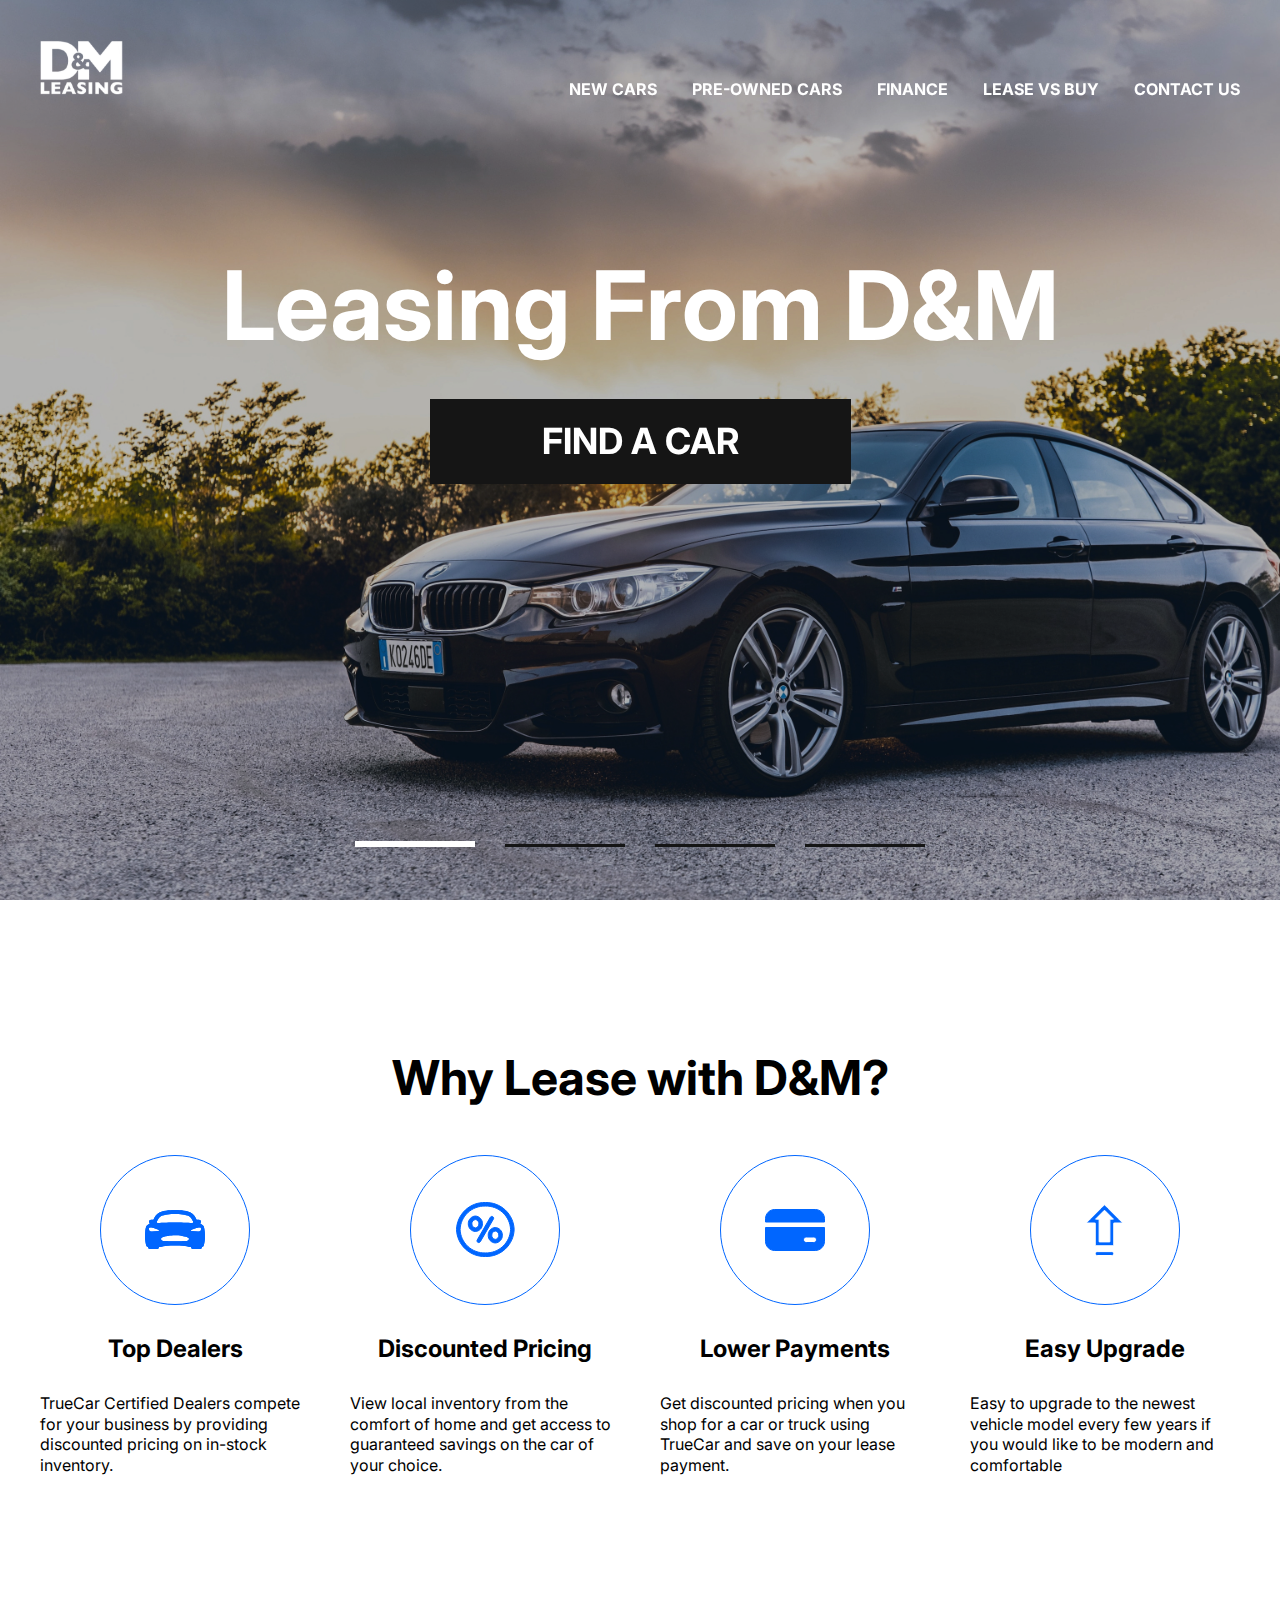
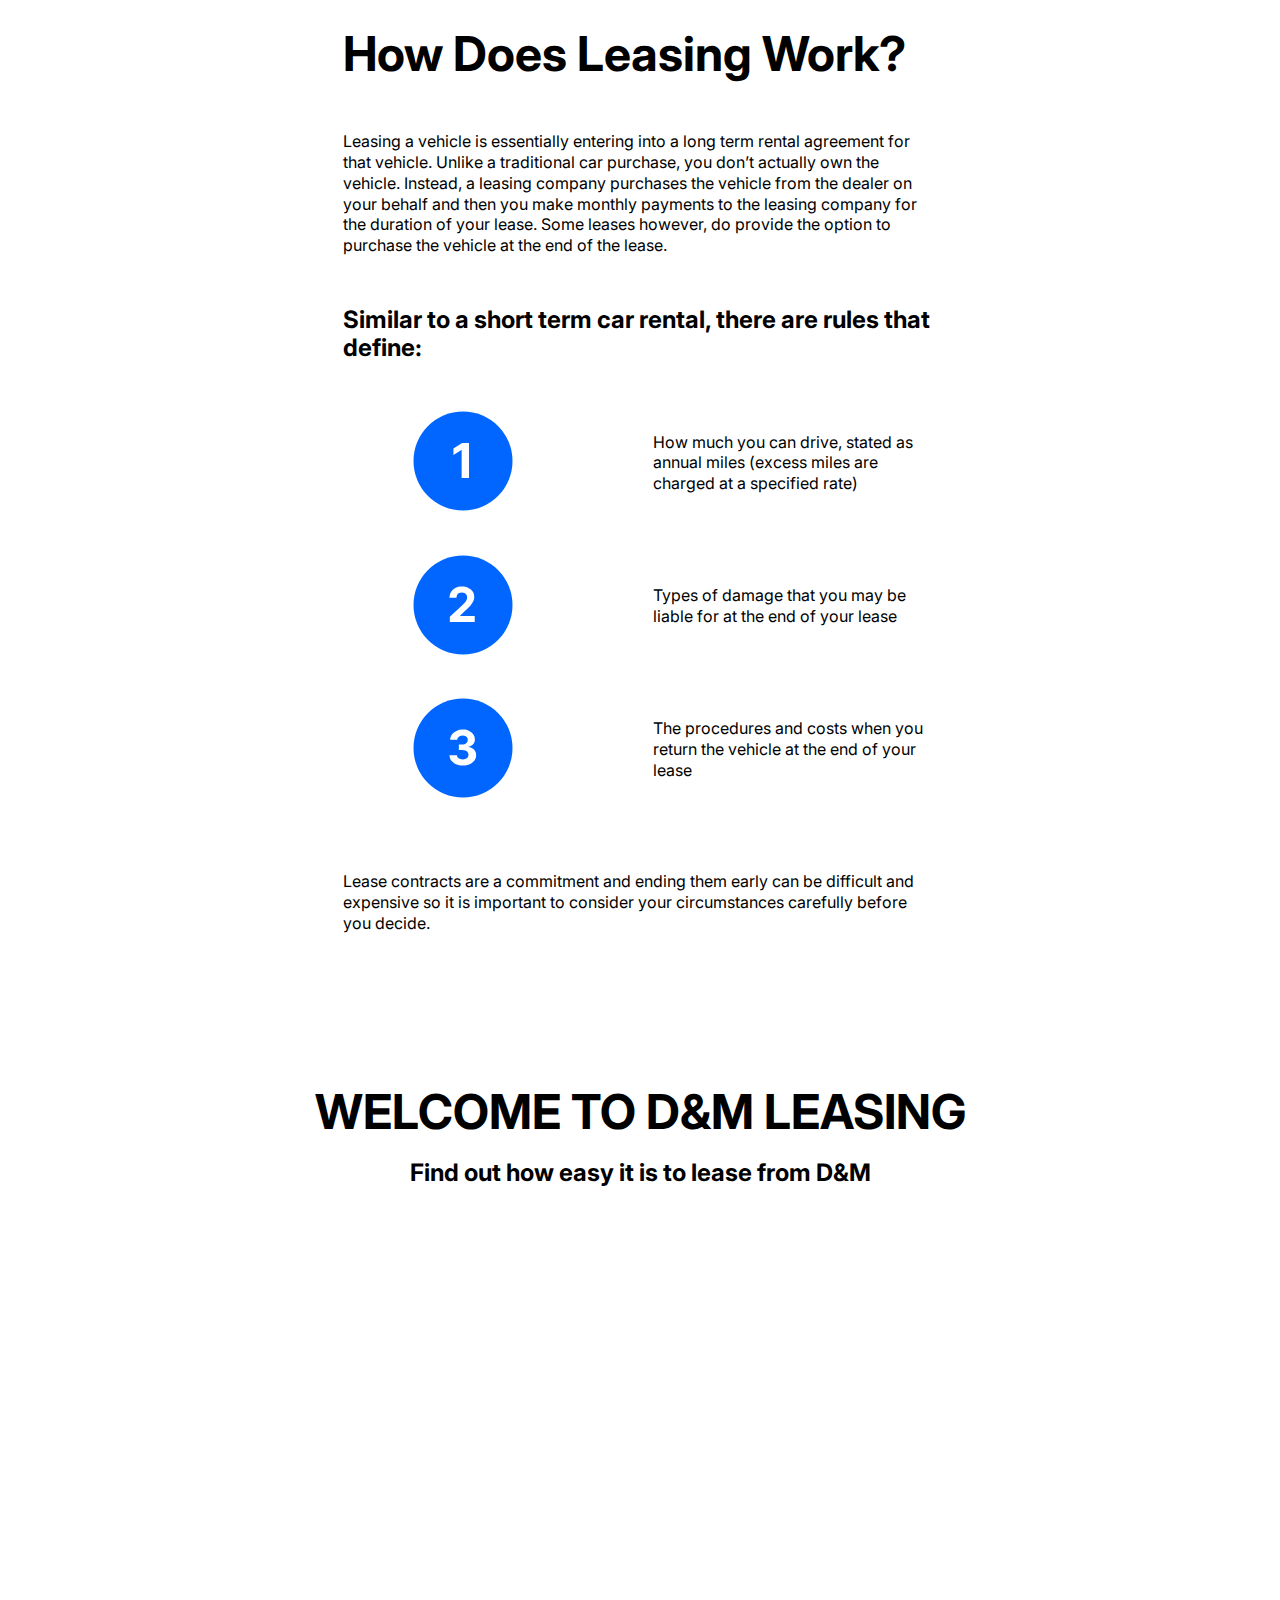
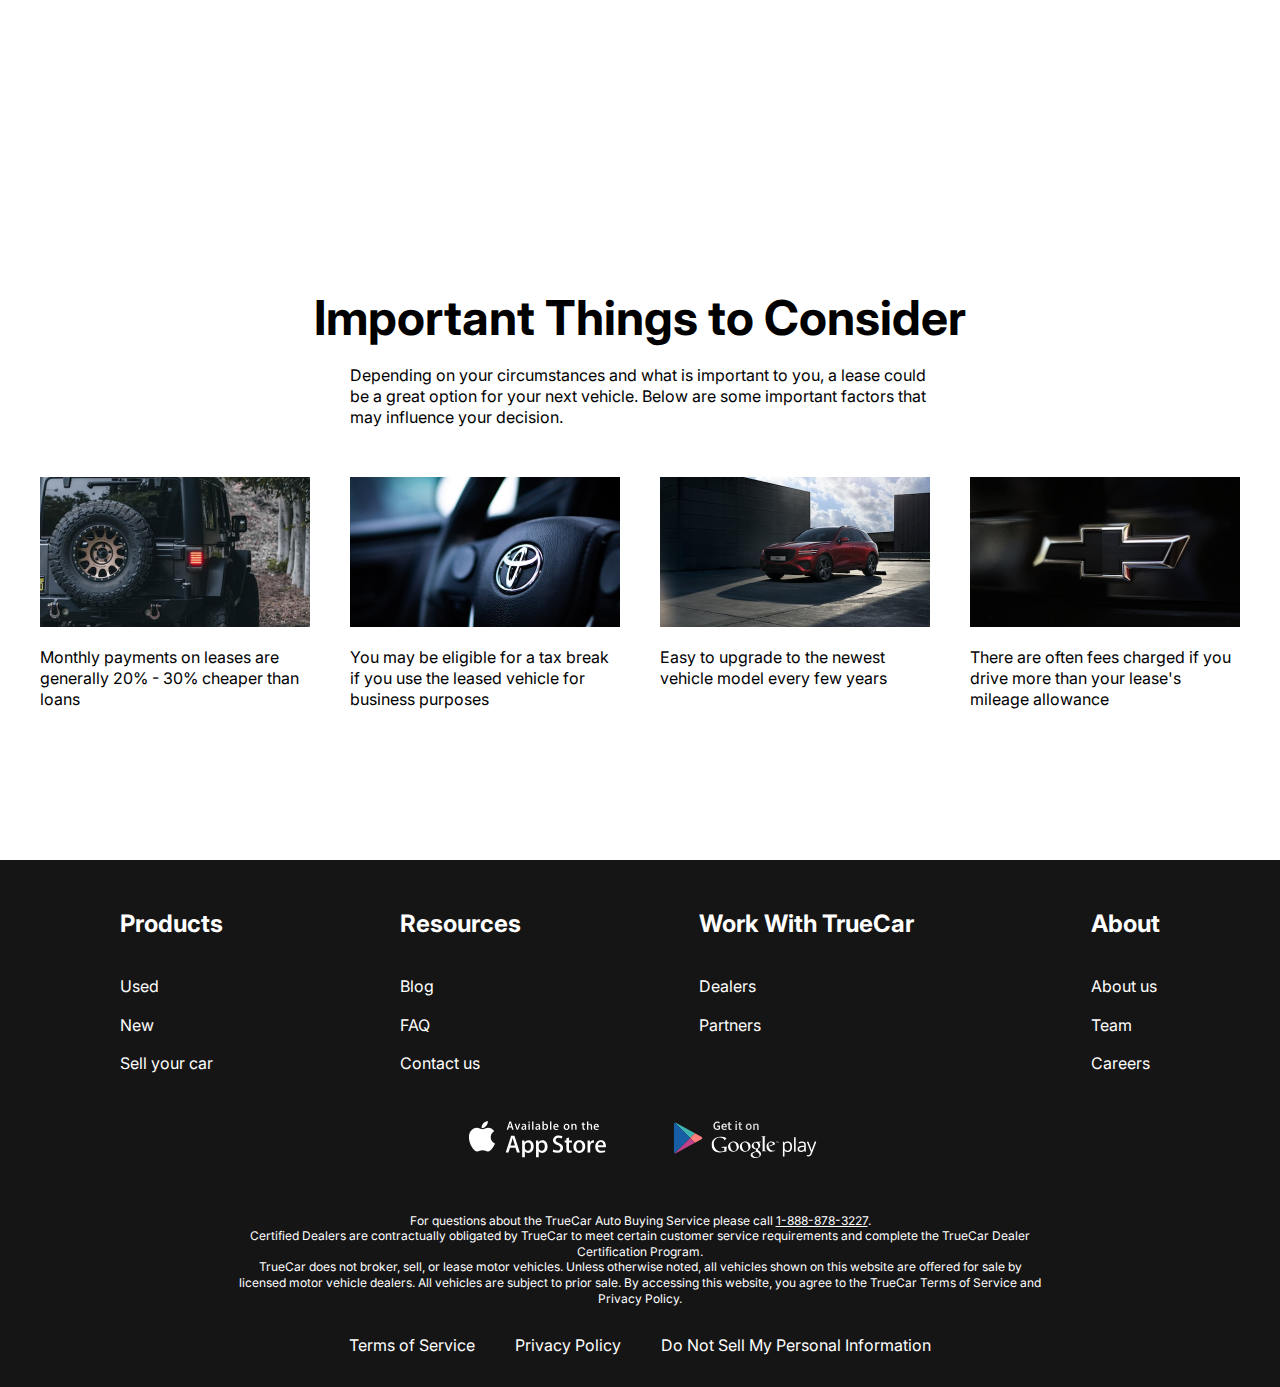
==== pages/index.html @ 8341e112 "Add files via upload" ====
<!DOCTYPE html>
<html lang="en">
  <head>
    <meta charset="UTF-8" />
    <meta name="viewport" content="width=device-width, initial-scale=0.8" />
    <link rel="stylesheet" href="/css/normalize.css" />
    <link
      rel="stylesheet"
      href="https://cdn.jsdelivr.net/npm/swiper@10/swiper-bundle.min.css"
    />
    <link rel="stylesheet" href="/css/style.css" />
    <link rel="stylesheet" href="/css/indexstyle.css" />
    <link rel="preconnect" href="https://fonts.googleapis.com" />
    <link rel="preconnect" href="https://fonts.gstatic.com" crossorigin />
    <link
      href="https://fonts.googleapis.com/css2?family=Inter:wght@400;700&family=Poppins:wght@400;700&display=swap"
      rel="stylesheet"
    />
    <title>D&M | Leasing</title>
  </head>
  <body>
    <header class="header">
      <div class="container">
        <div class="header-top">
          <a href="index.html" class="header-logo"
            ><img src="/img/logo.svg" alt=""
          /></a>
          <nav class="header-nav">
            <ul class="header-list">
              <li class="header-item">
                <a href="/pages/newcars.html" class="header-link">new cars</a>
              </li>
              <li class="header-item">
                <a href="" class="header-link">pre-owned cars</a>
              </li>
              <li class="header-item">
                <a href="" class="header-link">finance</a>
              </li>
              <li class="header-item">
                <a href="" class="header-link">lease vs buy</a>
              </li>
              <li class="header-item">
                <a href="contact.html" class="header-link">contact us</a>
              </li>
            </ul>
          </nav>
        </div>
        <div class="header-content">
          <h1 class="header-heading">Leasing From D&M</h1>
          <button class="btn header-btn">FIND A CAR</button>
        </div>
      </div>
    </header>
    <div class="slider">
      <!-- Slider main container -->
      <div class="swiper">
        <!-- Additional required wrapper -->
        <div class="swiper-wrapper">
          <!-- Slides -->
          <div
            class="swiper-slide"
            style="background-image: url(/img/slider1.jpg)"
          ></div>
          <div
            class="swiper-slide"
            style="background-image: url(/img/slider2.jpg)"
          ></div>
          <div
            class="swiper-slide"
            style="background-image: url(/img/slider3.jpg)"
          ></div>
          <div
            class="swiper-slide"
            style="background-image: url(/img/slider4.jpg)"
          ></div>
        </div>
        <!-- If we need pagination -->
        <div class="swiper-pagination"></div>
      </div>
    </div>

    <section class="advantages">
      <div class="container">
        <h1 class="advantages-heading">Why Lease with D&M?</h1>
        <div class="advantages-content">
          <div class="advantages-content-item">
            <svg
              class="adventages-content-img"
              xmlns="http://www.w3.org/2000/svg"
              width="150"
              height="150"
              viewBox="0 0 150 150"
              fill="none"
            >
              <circle
                class="advantges-circle"
                cx="75"
                cy="75"
                r="74.5"
                fill="white"
                stroke="#0066FF"
              />
              <mask id="path-2-inside-1_2_2138" fill="white">
                <path
                  d="M104.783 76.9643C104.333 72.0393 103.591 71.0802 103.311 70.7194C102.667 69.8858 101.637 69.341 100.547 68.7694C100.485 68.7377 100.432 68.6923 100.392 68.6371C100.351 68.5818 100.324 68.5181 100.313 68.451C100.302 68.3839 100.307 68.3151 100.328 68.2503C100.349 68.1854 100.385 68.1262 100.433 68.0772C100.635 67.8776 100.79 67.6377 100.888 67.3741C100.986 67.1105 101.024 66.8294 101 66.5501C100.953 66.0548 100.716 65.5948 100.338 65.2614C99.9592 64.928 99.4658 64.7454 98.9556 64.75H97.0053C96.9217 64.7505 96.8383 64.7558 96.7553 64.7658C96.6984 64.7418 96.6394 64.7226 96.579 64.7086C95.4239 62.3283 93.8424 59.0694 90.5644 57.4789C85.7024 55.1219 76.7461 55 74.9959 55C73.2456 55 64.2893 55.1219 59.4336 57.4753C56.1556 59.0657 54.5741 62.3247 53.4189 64.7049L53.4089 64.7244C53.3513 64.7323 53.2947 64.7462 53.2402 64.7658C53.1572 64.7558 53.0737 64.7505 52.9901 64.75H51.0361C50.5259 64.7454 50.0325 64.928 49.6539 65.2614C49.2753 65.5948 49.039 66.0548 48.992 66.5501C48.9698 66.8288 49.0096 67.1088 49.1086 67.3711C49.2077 67.6334 49.3636 67.8717 49.5659 68.0699C49.6142 68.1188 49.6503 68.1781 49.6712 68.243C49.692 68.3078 49.6972 68.3765 49.6861 68.4437C49.6751 68.5108 49.6482 68.5745 49.6076 68.6298C49.567 68.685 49.5137 68.7303 49.4521 68.7621C48.3619 69.3374 47.3268 69.8822 46.6879 70.7121C46.4079 71.0777 45.6678 72.032 45.2165 76.957C44.9664 79.7284 44.9289 82.5974 45.1252 84.445C45.5365 88.2841 46.3079 90.6046 46.3404 90.7008C46.4588 91.0512 46.6766 91.3617 46.9687 91.5962C47.2608 91.8307 47.6152 91.9796 47.9906 92.0256V92.05C47.9906 92.5672 48.2014 93.0632 48.5765 93.4289C48.9516 93.7946 49.4604 94 49.9909 94H56.992C57.5225 94 58.0313 93.7946 58.4064 93.4289C58.7815 93.0632 58.9923 92.5672 58.9923 92.05C60.0687 92.05 60.8175 91.8623 61.6114 91.6624C62.7575 91.3614 63.9291 91.1611 65.1119 91.064C68.9262 90.7094 72.7193 90.5875 74.9959 90.5875C77.2262 90.5875 81.1868 90.7094 85.0073 91.064C86.1948 91.1613 87.371 91.3624 88.5216 91.6649C89.2817 91.855 90.0031 92.0305 91.002 92.0488C91.002 92.566 91.2127 93.0619 91.5878 93.4276C91.963 93.7933 92.4717 93.9988 93.0023 93.9988H100.003C100.534 93.9988 101.043 93.7933 101.418 93.4276C101.793 93.0619 102.004 92.566 102.004 92.0488V92.0342C102.38 91.989 102.735 91.8405 103.028 91.6059C103.321 91.3714 103.54 91.0604 103.659 90.7094C103.691 90.6131 104.463 88.2926 104.874 84.4535C105.07 82.6047 105.035 79.7406 104.783 76.9643ZM57.0345 66.3722C58.0346 64.3003 59.1785 61.9554 61.2151 60.967C64.158 59.5386 70.2577 58.8951 74.9959 58.8951C79.7341 58.8951 85.8337 59.5338 88.7766 60.967C90.8132 61.9554 91.9521 64.3015 92.9572 66.3722L93.0823 66.6366C93.1554 66.7872 93.1877 66.9535 93.1761 67.1197C93.1646 67.2859 93.1095 67.4464 93.0163 67.586C92.923 67.7256 92.7946 67.8395 92.6433 67.917C92.4921 67.9944 92.3229 68.0328 92.1521 68.0284C87.9978 67.9187 79.2465 67.5677 74.9959 67.5677C70.7452 67.5677 61.9939 67.9273 57.8333 68.037C57.6625 68.0413 57.4934 68.0029 57.3421 67.9255C57.1909 67.848 57.0625 67.7341 56.9692 67.5945C56.8759 67.455 56.8209 67.2944 56.8093 67.1282C56.7978 66.962 56.8301 66.7957 56.9032 66.6452C56.947 66.555 56.9932 66.4636 57.0345 66.3722ZM58.5259 76.0771C56.3754 76.3294 54.2111 76.4539 52.045 76.45C50.7198 76.45 49.3533 76.0844 49.0995 74.9339C48.9258 74.16 48.9445 73.7249 49.0383 73.2873C49.117 72.9156 49.2421 72.6451 49.8672 72.55C51.4924 72.3062 52.4013 72.6122 55.0617 73.3763C56.8257 73.8821 58.0984 74.5561 58.8235 75.0899C59.1873 75.3531 58.9935 76.0405 58.5259 76.0771ZM86.2025 86.0708C84.5573 86.2536 81.2668 86.1866 75.0334 86.1866C68.7999 86.1866 65.5107 86.2536 63.8655 86.0708C62.1677 85.8868 60.0036 84.3219 61.4814 82.9277C62.4653 82.0087 64.7606 81.3213 67.8173 80.935C70.874 80.5487 72.1679 80.35 75.0209 80.35C77.8738 80.35 79.0364 80.4719 82.2244 80.9362C85.4124 81.4006 87.8215 82.0965 88.5604 82.9289C89.9081 84.4206 87.899 85.877 86.2025 86.0781V86.0708ZM100.892 74.9327C100.642 76.088 99.2669 76.4488 97.9467 76.4488C95.7392 76.4493 93.5335 76.3248 91.3408 76.0758C90.9582 76.0405 90.7807 75.386 91.1682 75.0887C91.8821 74.5414 93.1685 73.8809 94.93 73.3751C97.5904 72.6109 99.1244 72.305 100.442 72.5598C100.763 72.6219 100.933 72.9583 100.953 73.1691C101.042 73.7562 101.021 74.354 100.892 74.9339V74.9327Z"
                />
              </mask>
              <path
                class="advantages-car"
                d="M104.783 76.9643C104.333 72.0393 103.591 71.0802 103.311 70.7194C102.667 69.8858 101.637 69.341 100.547 68.7694C100.485 68.7377 100.432 68.6923 100.392 68.6371C100.351 68.5818 100.324 68.5181 100.313 68.451C100.302 68.3839 100.307 68.3151 100.328 68.2503C100.349 68.1854 100.385 68.1262 100.433 68.0772C100.635 67.8776 100.79 67.6377 100.888 67.3741C100.986 67.1105 101.024 66.8294 101 66.5501C100.953 66.0548 100.716 65.5948 100.338 65.2614C99.9592 64.928 99.4658 64.7454 98.9556 64.75H97.0053C96.9217 64.7505 96.8383 64.7558 96.7553 64.7658C96.6984 64.7418 96.6394 64.7226 96.579 64.7086C95.4239 62.3283 93.8424 59.0694 90.5644 57.4789C85.7024 55.1219 76.7461 55 74.9959 55C73.2456 55 64.2893 55.1219 59.4336 57.4753C56.1556 59.0657 54.5741 62.3247 53.4189 64.7049L53.4089 64.7244C53.3513 64.7323 53.2947 64.7462 53.2402 64.7658C53.1572 64.7558 53.0737 64.7505 52.9901 64.75H51.0361C50.5259 64.7454 50.0325 64.928 49.6539 65.2614C49.2753 65.5948 49.039 66.0548 48.992 66.5501C48.9698 66.8288 49.0096 67.1088 49.1086 67.3711C49.2077 67.6334 49.3636 67.8717 49.5659 68.0699C49.6142 68.1188 49.6503 68.1781 49.6712 68.243C49.692 68.3078 49.6972 68.3765 49.6861 68.4437C49.6751 68.5108 49.6482 68.5745 49.6076 68.6298C49.567 68.685 49.5137 68.7303 49.4521 68.7621C48.3619 69.3374 47.3268 69.8822 46.6879 70.7121C46.4079 71.0777 45.6678 72.032 45.2165 76.957C44.9664 79.7284 44.9289 82.5974 45.1252 84.445C45.5365 88.2841 46.3079 90.6046 46.3404 90.7008C46.4588 91.0512 46.6766 91.3617 46.9687 91.5962C47.2608 91.8307 47.6152 91.9796 47.9906 92.0256V92.05C47.9906 92.5672 48.2014 93.0632 48.5765 93.4289C48.9516 93.7946 49.4604 94 49.9909 94H56.992C57.5225 94 58.0313 93.7946 58.4064 93.4289C58.7815 93.0632 58.9923 92.5672 58.9923 92.05C60.0687 92.05 60.8175 91.8623 61.6114 91.6624C62.7575 91.3614 63.9291 91.1611 65.1119 91.064C68.9262 90.7094 72.7193 90.5875 74.9959 90.5875C77.2262 90.5875 81.1868 90.7094 85.0073 91.064C86.1948 91.1613 87.371 91.3624 88.5216 91.6649C89.2817 91.855 90.0031 92.0305 91.002 92.0488C91.002 92.566 91.2127 93.0619 91.5878 93.4276C91.963 93.7933 92.4717 93.9988 93.0023 93.9988H100.003C100.534 93.9988 101.043 93.7933 101.418 93.4276C101.793 93.0619 102.004 92.566 102.004 92.0488V92.0342C102.38 91.989 102.735 91.8405 103.028 91.6059C103.321 91.3714 103.54 91.0604 103.659 90.7094C103.691 90.6131 104.463 88.2926 104.874 84.4535C105.07 82.6047 105.035 79.7406 104.783 76.9643ZM57.0345 66.3722C58.0346 64.3003 59.1785 61.9554 61.2151 60.967C64.158 59.5386 70.2577 58.8951 74.9959 58.8951C79.7341 58.8951 85.8337 59.5338 88.7766 60.967C90.8132 61.9554 91.9521 64.3015 92.9572 66.3722L93.0823 66.6366C93.1554 66.7872 93.1877 66.9535 93.1761 67.1197C93.1646 67.2859 93.1095 67.4464 93.0163 67.586C92.923 67.7256 92.7946 67.8395 92.6433 67.917C92.4921 67.9944 92.3229 68.0328 92.1521 68.0284C87.9978 67.9187 79.2465 67.5677 74.9959 67.5677C70.7452 67.5677 61.9939 67.9273 57.8333 68.037C57.6625 68.0413 57.4934 68.0029 57.3421 67.9255C57.1909 67.848 57.0625 67.7341 56.9692 67.5945C56.8759 67.455 56.8209 67.2944 56.8093 67.1282C56.7978 66.962 56.8301 66.7957 56.9032 66.6452C56.947 66.555 56.9932 66.4636 57.0345 66.3722ZM58.5259 76.0771C56.3754 76.3294 54.2111 76.4539 52.045 76.45C50.7198 76.45 49.3533 76.0844 49.0995 74.9339C48.9258 74.16 48.9445 73.7249 49.0383 73.2873C49.117 72.9156 49.2421 72.6451 49.8672 72.55C51.4924 72.3062 52.4013 72.6122 55.0617 73.3763C56.8257 73.8821 58.0984 74.5561 58.8235 75.0899C59.1873 75.3531 58.9935 76.0405 58.5259 76.0771ZM86.2025 86.0708C84.5573 86.2536 81.2668 86.1866 75.0334 86.1866C68.7999 86.1866 65.5107 86.2536 63.8655 86.0708C62.1677 85.8868 60.0036 84.3219 61.4814 82.9277C62.4653 82.0087 64.7606 81.3213 67.8173 80.935C70.874 80.5487 72.1679 80.35 75.0209 80.35C77.8738 80.35 79.0364 80.4719 82.2244 80.9362C85.4124 81.4006 87.8215 82.0965 88.5604 82.9289C89.9081 84.4206 87.899 85.877 86.2025 86.0781V86.0708ZM100.892 74.9327C100.642 76.088 99.2669 76.4488 97.9467 76.4488C95.7392 76.4493 93.5335 76.3248 91.3408 76.0758C90.9582 76.0405 90.7807 75.386 91.1682 75.0887C91.8821 74.5414 93.1685 73.8809 94.93 73.3751C97.5904 72.6109 99.1244 72.305 100.442 72.5598C100.763 72.6219 100.933 72.9583 100.953 73.1691C101.042 73.7562 101.021 74.354 100.892 74.9339V74.9327Z"
                fill="#0066FF"
              />
              <path
                class="advantages-car"
                d="M104.783 76.9643L105.779 76.8737L105.779 76.8733L104.783 76.9643ZM103.311 70.7194L102.52 71.3307L102.521 71.3326L103.311 70.7194ZM100.547 68.7694L101.011 67.8838L101.005 67.8806L100.547 68.7694ZM100.433 68.0772L99.7302 67.366L99.722 67.3743L100.433 68.0772ZM101 66.5501L101.996 66.4635L101.995 66.4556L101 66.5501ZM98.9556 64.75V65.75L98.9646 65.75L98.9556 64.75ZM97.0053 64.75V63.75L96.9996 63.75L97.0053 64.75ZM96.7553 64.7658L96.3658 65.6869L96.6113 65.7907L96.8758 65.7586L96.7553 64.7658ZM96.579 64.7086L95.6794 65.1452L95.8877 65.5745L96.3525 65.6826L96.579 64.7086ZM90.5644 57.4789L91.0009 56.5792L91.0006 56.5791L90.5644 57.4789ZM59.4336 57.4753L58.9974 56.5754L58.997 56.5756L59.4336 57.4753ZM53.4189 64.7049L54.3087 65.1613L54.3138 65.1515L54.3186 65.1415L53.4189 64.7049ZM53.4089 64.7244L53.5448 65.7151L54.0609 65.6444L54.2987 65.1808L53.4089 64.7244ZM53.2402 64.7658L53.1196 65.7586L53.3554 65.7872L53.5788 65.7068L53.2402 64.7658ZM52.9901 64.75L52.9959 63.75H52.9901V64.75ZM51.0361 64.75L51.0271 65.75H51.0361V64.75ZM48.992 66.5501L47.9965 66.4556L47.9958 66.4631L47.9952 66.4707L48.992 66.5501ZM49.5659 68.0699L50.2772 67.367L50.2715 67.3612L50.2657 67.3556L49.5659 68.0699ZM49.4521 68.7621L48.9939 67.8732L48.9854 67.8777L49.4521 68.7621ZM46.6879 70.7121L45.8955 70.1022L45.8941 70.1041L46.6879 70.7121ZM45.2165 76.957L44.2206 76.8657L44.2205 76.8671L45.2165 76.957ZM45.1252 84.445L44.1308 84.5506L44.1309 84.5515L45.1252 84.445ZM46.3404 90.7008L45.3929 91.0207L45.393 91.0209L46.3404 90.7008ZM47.9906 92.0256H48.9906V91.1408L48.1124 91.0331L47.9906 92.0256ZM47.9906 92.05H46.9906H47.9906ZM58.9923 92.05V91.05H57.9923V92.05H58.9923ZM61.6114 91.6624L61.8556 92.6322L61.8654 92.6296L61.6114 91.6624ZM65.1119 91.064L65.1937 92.0607L65.2045 92.0597L65.1119 91.064ZM85.0073 91.064L84.9149 92.0598L84.9257 92.0607L85.0073 91.064ZM88.5216 91.6649L88.2673 92.6321L88.2789 92.635L88.5216 91.6649ZM91.002 92.0488H92.002V91.0669L91.0203 91.049L91.002 92.0488ZM102.004 92.0342L101.884 91.0413L101.004 91.147V92.0342H102.004ZM103.659 90.7094L104.606 91.0298L104.606 91.0292L103.659 90.7094ZM104.874 84.4535L105.868 84.5601L105.868 84.5591L104.874 84.4535ZM57.0345 66.3722L56.1339 65.9374L56.1283 65.949L56.123 65.9608L57.0345 66.3722ZM61.2151 60.967L61.6517 61.8666L61.6517 61.8666L61.2151 60.967ZM88.7766 60.967L88.3388 61.8661L88.34 61.8666L88.7766 60.967ZM92.9572 66.3722L93.8614 65.9448L93.8569 65.9355L92.9572 66.3722ZM93.0823 66.6366L92.1781 67.064L92.1827 67.0734L93.0823 66.6366ZM92.1521 68.0284L92.1257 69.0281L92.1266 69.0281L92.1521 68.0284ZM57.8333 68.037L57.8588 69.0366L57.8597 69.0366L57.8333 68.037ZM56.9032 66.6452L57.8028 67.082L57.8029 67.0817L56.9032 66.6452ZM58.5259 76.0771L58.448 75.0801L58.4287 75.0816L58.4094 75.0839L58.5259 76.0771ZM52.045 76.45L52.0468 75.45H52.045V76.45ZM49.0995 74.9339L50.0761 74.7185L50.0753 74.7148L49.0995 74.9339ZM49.0383 73.2873L50.0161 73.4969L50.0166 73.4946L49.0383 73.2873ZM49.8672 72.55L49.7188 71.5611L49.7168 71.5614L49.8672 72.55ZM55.0617 73.3763L54.7856 74.3375L54.7861 74.3376L55.0617 73.3763ZM58.8235 75.0899L58.2306 75.8952L58.2373 75.9L58.8235 75.0899ZM86.2025 86.0708H87.2025V84.9535L86.0921 85.0769L86.2025 86.0708ZM63.8655 86.0708L63.9759 85.0769L63.9732 85.0766L63.8655 86.0708ZM61.4814 82.9277L60.7988 82.1968L60.7951 82.2003L61.4814 82.9277ZM88.5604 82.9289L87.8124 83.5927L87.8183 83.5992L88.5604 82.9289ZM86.2025 86.0781H85.2025V87.2037L86.3202 87.0712L86.2025 86.0781ZM100.892 74.9327H101.892L99.9148 74.7211L100.892 74.9327ZM97.9467 76.4488V75.4488H97.9465L97.9467 76.4488ZM91.3408 76.0758L91.4536 75.0822L91.4432 75.081L91.4328 75.0801L91.3408 76.0758ZM91.1682 75.0887L90.5598 74.295L90.5595 74.2953L91.1682 75.0887ZM94.93 73.3751L95.206 74.3363L95.2061 74.3362L94.93 73.3751ZM100.442 72.5598L100.632 71.578L100.632 71.5779L100.442 72.5598ZM100.953 73.1691L99.9579 73.2636L99.9605 73.2907L99.9645 73.3177L100.953 73.1691ZM100.892 74.9339H99.8922L101.868 75.1505L100.892 74.9339ZM105.779 76.8733C105.322 71.8797 104.556 70.6916 104.101 70.1062L102.521 71.3326C102.627 71.4688 103.343 72.199 103.787 77.0553L105.779 76.8733ZM104.103 70.1082C103.3 69.0686 102.051 68.429 101.011 67.8838L100.083 69.6551C101.223 70.2531 102.035 70.703 102.52 71.3307L104.103 70.1082ZM101.005 67.8806C101.079 67.9187 101.146 67.9743 101.197 68.0449L99.5858 69.2292C99.7189 69.4104 99.8917 69.5566 100.089 69.6583L101.005 67.8806ZM101.197 68.0449C101.249 68.1157 101.285 68.199 101.3 68.2888L99.3263 68.6131C99.3631 68.8372 99.4526 69.048 99.5858 69.2292L101.197 68.0449ZM101.3 68.2888C101.315 68.3786 101.308 68.4705 101.28 68.5565L99.3761 67.944C99.3067 68.1598 99.2895 68.3891 99.3263 68.6131L101.3 68.2888ZM101.28 68.5565C101.252 68.6425 101.205 68.7187 101.145 68.7801L99.722 67.3743C99.5646 67.5336 99.4455 67.7283 99.3761 67.944L101.28 68.5565ZM101.136 68.7883C101.441 68.4872 101.677 68.1236 101.826 67.7218L99.9506 67.0264C99.904 67.1519 99.8295 67.268 99.7303 67.3661L101.136 68.7883ZM101.826 67.7218C101.975 67.32 102.033 66.8906 101.996 66.4635L100.003 66.6367C100.015 66.7683 99.997 66.9011 99.9506 67.0264L101.826 67.7218ZM101.995 66.4556C101.924 65.7031 101.565 65.0099 100.999 64.5109L99.6769 66.0119C99.8676 66.1798 99.9816 66.4065 100.004 66.6446L101.995 66.4556ZM100.999 64.5109C100.433 64.0126 99.7002 63.7433 98.9467 63.75L98.9646 65.75C99.2315 65.7476 99.4855 65.8433 99.6769 66.0119L100.999 64.5109ZM98.9556 63.75H97.0053V65.75H98.9556V63.75ZM96.9996 63.75C96.8776 63.7507 96.7558 63.7584 96.6348 63.7731L96.8758 65.7586C96.9207 65.7531 96.9659 65.7502 97.0111 65.75L96.9996 63.75ZM97.1448 63.8448C97.035 63.7984 96.9215 63.7615 96.8056 63.7346L96.3525 65.6826C96.3573 65.6837 96.3617 65.6851 96.3658 65.6869L97.1448 63.8448ZM97.4787 64.2719C96.3452 61.9363 94.6354 58.3427 91.0009 56.5792L90.1279 58.3786C93.0493 59.7961 94.5026 62.7204 95.6794 65.1452L97.4787 64.2719ZM91.0006 56.5791C88.4045 55.3205 84.803 54.6882 81.7187 54.3611C78.6046 54.0309 75.8895 54 74.9959 54V56C75.8525 56 78.4906 56.03 81.5078 56.35C84.5547 56.6731 87.8624 57.2803 90.1282 58.3788L91.0006 56.5791ZM74.9959 54C74.1022 54 71.3871 54.0309 68.2739 54.3607C65.1906 54.6873 61.5905 55.3186 58.9974 56.5754L59.8697 58.3752C62.1323 57.2786 65.4383 56.6722 68.4846 56.3495C71.501 56.03 74.1392 56 74.9959 56V54ZM58.997 56.5756C55.3625 58.3391 53.6528 61.9327 52.5193 64.2683L54.3186 65.1415C55.4954 62.7167 56.9487 59.7924 59.8701 58.375L58.997 56.5756ZM52.5292 64.2485L52.5192 64.268L54.2987 65.1808L54.3087 65.1613L52.5292 64.2485ZM53.2731 63.7337C53.1465 63.751 53.0219 63.7816 52.9015 63.8249L53.5788 65.7068C53.5676 65.7108 53.5562 65.7136 53.5448 65.7151L53.2731 63.7337ZM53.3607 63.7731C53.2396 63.7584 53.1178 63.7507 52.9959 63.75L52.9843 65.75C53.0296 65.7502 53.0748 65.7531 53.1196 65.7586L53.3607 63.7731ZM52.9901 63.75H51.0361V65.75H52.9901V63.75ZM51.045 63.75C50.2915 63.7433 49.5589 64.0126 48.993 64.5109L50.3148 66.0119C50.5062 65.8433 50.7602 65.7476 51.0271 65.75L51.045 63.75ZM48.993 64.5109C48.4265 65.0099 48.0679 65.7031 47.9965 66.4556L49.9876 66.6446C50.0102 66.4065 50.1241 66.1798 50.3148 66.0119L48.993 64.5109ZM47.9952 66.4707C47.9612 66.8967 48.0221 67.3245 48.1731 67.7243L50.0442 67.0179C49.9971 66.8931 49.9784 66.7608 49.9889 66.6295L47.9952 66.4707ZM48.1731 67.7243C48.324 68.1241 48.561 68.4853 48.866 68.7842L50.2657 67.3556C50.1663 67.2582 50.0913 67.1427 50.0442 67.0179L48.1731 67.7243ZM48.8545 68.7727C48.7939 68.7114 48.7469 68.6352 48.7192 68.5492L50.6231 67.9367C50.5537 67.721 50.4346 67.5263 50.2772 67.367L48.8545 68.7727ZM48.7192 68.5492C48.6915 68.4632 48.6846 68.3713 48.6994 68.2815L50.6729 68.6058C50.7097 68.3817 50.6925 68.1525 50.6231 67.9367L48.7192 68.5492ZM48.6994 68.2815C48.7141 68.1917 48.7498 68.1083 48.8018 68.0376L50.4134 69.2219C50.5466 69.0407 50.6361 68.8299 50.6729 68.6058L48.6994 68.2815ZM48.8018 68.0376C48.8536 67.967 48.9199 67.9114 48.9939 67.8733L49.9103 69.651C50.1075 69.5493 50.2803 69.4031 50.4134 69.2219L48.8018 68.0376ZM48.9854 67.8777C47.9509 68.4236 46.6938 69.065 45.8955 70.1022L47.4804 71.3221C47.9597 70.6993 48.773 70.2512 49.9188 69.6465L48.9854 67.8777ZM45.8941 70.1041C45.4446 70.6908 44.6785 71.869 44.2206 76.8657L46.2123 77.0483C46.657 72.1951 47.3712 71.4647 47.4818 71.3202L45.8941 70.1041ZM44.2205 76.8671C43.9673 79.6737 43.925 82.6137 44.1308 84.5506L46.1196 84.3394C45.9328 82.581 45.9656 79.7832 46.2124 77.0469L44.2205 76.8671ZM44.1309 84.5515C44.5515 88.4777 45.3422 90.8706 45.3929 91.0207L47.2879 90.381C47.2735 90.3386 46.5215 88.0904 46.1195 84.3385L44.1309 84.5515ZM45.393 91.0209C45.5733 91.5545 45.9039 92.0237 46.3427 92.376L47.5948 90.8164C47.4494 90.6997 47.3443 90.5479 47.2878 90.3808L45.393 91.0209ZM46.3427 92.376C46.7814 92.7281 47.3108 92.9497 47.8689 93.0182L48.1124 91.0331C47.9196 91.0094 47.7403 90.9332 47.5948 90.8164L46.3427 92.376ZM46.9906 92.0256V92.05H48.9906V92.0256H46.9906ZM46.9906 92.05C46.9906 92.8407 47.3131 93.5938 47.8785 94.1449L49.2746 92.7128C49.0897 92.5326 48.9906 92.2936 48.9906 92.05H46.9906ZM47.8785 94.1449C48.443 94.6952 49.2033 95 49.9909 95V93C49.7175 93 49.4603 92.8939 49.2746 92.7128L47.8785 94.1449ZM49.9909 95H56.992V93H49.9909V95ZM56.992 95C57.7796 95 58.5399 94.6952 59.1044 94.1449L57.7083 92.7128C57.5226 92.8939 57.2654 93 56.992 93V95ZM59.1044 94.1449C59.6698 93.5938 59.9923 92.8407 59.9923 92.05H57.9923C57.9923 92.2936 57.8932 92.5326 57.7083 92.7128L59.1044 94.1449ZM58.9923 93.05C60.2012 93.05 61.0526 92.8343 61.8555 92.6322L61.3672 90.6927C60.5824 90.8903 59.9362 91.05 58.9923 91.05V93.05ZM61.8654 92.6296C62.9551 92.3434 64.0689 92.153 65.1937 92.0607L65.0301 90.0674C63.7892 90.1692 62.56 90.3793 61.3573 90.6953L61.8654 92.6296ZM65.2045 92.0597C68.9846 91.7083 72.7466 91.5875 74.9959 91.5875V89.5875C72.692 89.5875 68.8678 89.7105 65.0193 90.0683L65.2045 92.0597ZM74.9959 91.5875C77.2001 91.5875 81.1295 91.7084 84.9149 92.0598L85.0998 90.0683C81.244 89.7104 77.2522 89.5875 74.9959 89.5875V91.5875ZM84.9257 92.0607C86.055 92.1532 87.1734 92.3444 88.2674 92.632L88.7758 90.6977C87.5686 90.3804 86.3347 90.1694 85.089 90.0674L84.9257 92.0607ZM88.2789 92.635C89.049 92.8276 89.8638 93.0281 90.9837 93.0486L91.0203 91.049C90.1424 91.0329 89.5144 90.8824 88.7642 90.6948L88.2789 92.635ZM90.002 92.0488C90.002 92.8395 90.3244 93.5925 90.8898 94.1437L92.2859 92.7116C92.101 92.5314 92.002 92.2924 92.002 92.0488H90.002ZM90.8898 94.1437C91.4543 94.694 92.2146 94.9988 93.0023 94.9988V92.9988C92.7289 92.9988 92.4716 92.8927 92.2859 92.7116L90.8898 94.1437ZM93.0023 94.9988H100.003V92.9988H93.0023V94.9988ZM100.003 94.9988C100.791 94.9988 101.551 94.694 102.116 94.1437L100.72 92.7116C100.534 92.8927 100.277 92.9988 100.003 92.9988V94.9988ZM102.116 94.1437C102.681 93.5925 103.004 92.8395 103.004 92.0488H101.004C101.004 92.2924 100.905 92.5314 100.72 92.7116L102.116 94.1437ZM103.004 92.0488V92.0342H101.004V92.0488H103.004ZM102.123 93.027C102.682 92.9599 103.213 92.7388 103.653 92.3866L102.404 90.8252C102.257 90.9421 102.078 91.0181 101.884 91.0413L102.123 93.027ZM103.653 92.3866C104.094 92.0343 104.425 91.5644 104.606 91.0298L102.712 90.389C102.655 90.5565 102.549 90.7085 102.404 90.8252L103.653 92.3866ZM104.606 91.0292C104.657 90.8791 105.448 88.4862 105.868 84.5601L103.88 84.347C103.478 88.099 102.726 90.3471 102.711 90.3895L104.606 91.0292ZM105.868 84.5591C106.074 82.6214 106.034 79.6864 105.779 76.8737L103.787 77.0549C104.036 79.7949 104.066 82.5879 103.88 84.348L105.868 84.5591ZM57.935 66.8069C58.4403 65.7602 58.945 64.7252 59.5603 63.8295C60.1728 62.938 60.848 62.2567 61.6517 61.8666L60.7785 60.0674C59.5456 60.6657 58.6305 61.651 57.9119 62.697C57.1961 63.7388 56.6288 64.9122 56.1339 65.9374L57.935 66.8069ZM61.6517 61.8666C62.9752 61.2243 65.106 60.7224 67.5676 60.3862C70.0031 60.0536 72.6671 59.8951 74.9959 59.8951V57.8951C72.5864 57.8951 69.8315 58.0584 67.2969 58.4046C64.7884 58.7473 62.3979 59.2814 60.7784 60.0674L61.6517 61.8666ZM74.9959 59.8951C77.325 59.8951 79.989 60.0524 82.4244 60.3844C84.886 60.72 87.016 61.2218 88.3388 61.866L89.2145 60.068C87.5943 59.2789 85.2031 58.7448 82.6946 58.4028C80.1599 58.0572 77.405 57.8951 74.9959 57.8951V59.8951ZM88.34 61.8666C89.1432 62.2565 89.8171 62.9376 90.4292 63.8296C91.0445 64.7261 91.549 65.761 92.0576 66.8088L93.8569 65.9355C93.3604 64.9127 92.7929 63.7392 92.0782 62.6979C91.3605 61.652 90.4466 60.6659 89.2133 60.0674L88.34 61.8666ZM92.0532 66.7995L92.1782 67.064L93.9863 66.2093L93.8613 65.9448L92.0532 66.7995ZM92.1827 67.0734C92.1798 67.0675 92.1779 67.0594 92.1785 67.0503L94.1737 67.189C94.1975 66.8476 94.1309 66.5069 93.9818 66.1998L92.1827 67.0734ZM92.1785 67.0503C92.1792 67.0413 92.1821 67.0345 92.1848 67.0304L93.8477 68.1416C94.037 67.8584 94.15 67.5304 94.1737 67.189L92.1785 67.0503ZM92.1848 67.0304C92.1875 67.0264 92.1891 67.026 92.1876 67.0268L93.0991 68.8071C93.4001 68.653 93.6585 68.4247 93.8477 68.1416L92.1848 67.0304ZM92.1876 67.0268C92.1859 67.0277 92.1823 67.0289 92.1776 67.0288L92.1266 69.0281C92.4636 69.0367 92.7982 68.9611 93.0991 68.8071L92.1876 67.0268ZM92.1785 67.0288C88.0561 66.9199 79.2629 66.5677 74.9959 66.5677V68.5677C79.2301 68.5677 87.9394 68.9176 92.1257 69.0281L92.1785 67.0288ZM74.9959 66.5677C70.7293 66.5677 61.9335 66.9285 57.807 67.0373L57.8597 69.0366C62.0544 68.926 70.7612 68.5677 74.9959 68.5677V66.5677ZM57.8078 67.0373C57.8031 67.0374 57.7996 67.0363 57.7979 67.0354L56.8864 68.8156C57.1872 68.9696 57.5219 69.0452 57.8588 69.0366L57.8078 67.0373ZM57.7979 67.0354C57.7963 67.0346 57.798 67.0349 57.8006 67.0389L56.1378 68.1502C56.3269 68.4332 56.5854 68.6615 56.8864 68.8156L57.7979 67.0354ZM57.8006 67.0389C57.8034 67.043 57.8063 67.0499 57.8069 67.0589L55.8117 67.1976C55.8355 67.539 55.9485 67.8669 56.1378 68.1502L57.8006 67.0389ZM57.8069 67.0589C57.8075 67.0679 57.8056 67.076 57.8028 67.082L56.0036 66.2084C55.8545 66.5154 55.788 66.8561 55.8117 67.1976L57.8069 67.0589ZM57.8029 67.0817C57.8366 67.0121 57.8971 66.8917 57.9459 66.7835L56.123 65.9608C56.0893 66.0354 56.0573 66.0978 56.0035 66.2086L57.8029 67.0817ZM58.4094 75.0839C56.2981 75.3316 54.1733 75.4539 52.0468 75.45L52.0432 77.45C54.2488 77.454 56.4526 77.3272 58.6425 77.0702L58.4094 75.0839ZM52.045 75.45C51.4553 75.45 50.9351 75.366 50.5705 75.2069C50.2272 75.0571 50.1139 74.8901 50.0761 74.7185L48.123 75.1493C48.339 76.1282 49.0358 76.7193 49.7705 77.0399C50.4839 77.3512 51.3095 77.45 52.045 77.45V75.45ZM50.0753 74.7148C49.9283 74.0605 49.9569 73.7731 50.0161 73.4969L48.0605 73.0778C47.9321 73.6767 47.9232 74.2594 48.1238 75.153L50.0753 74.7148ZM50.0166 73.4946C50.0236 73.4615 50.029 73.4395 50.0333 73.4244C50.0375 73.4095 50.0393 73.4057 50.0379 73.4093C50.0362 73.4132 50.0307 73.4258 50.0198 73.4434C50.0086 73.4615 49.9934 73.4819 49.9742 73.5023C49.9548 73.5227 49.9354 73.5388 49.9183 73.5505C49.9016 73.562 49.8906 73.5671 49.889 73.5678C49.8878 73.5683 49.8961 73.5646 49.9175 73.5588C49.9389 73.5529 49.9714 73.5457 50.0175 73.5386L49.7168 71.5614C49.2849 71.627 48.8517 71.7787 48.5215 72.1276C48.202 72.4652 48.1065 72.8605 48.06 73.0801L50.0166 73.4946ZM50.0155 73.5389C51.3831 73.3338 52.0667 73.5565 54.7856 74.3375L55.3377 72.4152C52.7358 71.6678 51.6016 71.2787 49.7188 71.5611L50.0155 73.5389ZM54.7861 74.3376C56.455 74.8161 57.6159 75.4427 58.2306 75.8952L59.4163 74.2846C58.5808 73.6695 57.1964 72.9481 55.3373 72.415L54.7861 74.3376ZM58.2373 75.9C57.9731 75.7089 58.0094 75.4466 58.0269 75.3869C58.047 75.3187 58.1552 75.103 58.448 75.0801L58.6039 77.074C59.3643 77.0146 59.8032 76.4369 59.946 75.95C60.0864 75.4717 60.0376 74.7341 59.4097 74.2797L58.2373 75.9ZM86.0921 85.0769C84.5201 85.2516 81.3318 85.1866 75.0334 85.1866V87.1866C81.2018 87.1866 84.5944 87.2556 86.3129 87.0647L86.0921 85.0769ZM75.0334 85.1866C68.7349 85.1866 65.5479 85.2516 63.9759 85.0769L63.755 87.0647C65.4735 87.2556 68.8649 87.1866 75.0334 87.1866V85.1866ZM63.9732 85.0766C63.3271 85.0066 62.5882 84.6582 62.2018 84.2583C62.0153 84.0652 61.9915 83.9456 61.9898 83.9187C61.9892 83.9097 61.9889 83.8947 62.0029 83.8636C62.0187 83.8282 62.0606 83.756 62.1676 83.655L60.7951 82.2003C60.2593 82.7058 59.9497 83.3393 59.9937 84.0435C60.0352 84.7079 60.3814 85.2524 60.7634 85.6479C61.5141 86.425 62.7061 86.951 63.7577 87.065L63.9732 85.0766ZM62.1639 83.6585C62.4904 83.3535 63.1377 83.0067 64.1686 82.6866C65.1746 82.3742 66.4516 82.1156 67.9427 81.9271L67.6919 79.9429C66.1263 80.1408 64.7272 80.419 63.5755 80.7766C62.4486 81.1265 61.4562 81.5829 60.7988 82.1968L62.1639 83.6585ZM67.9427 81.9271C71.0053 81.54 72.2397 81.35 75.0209 81.35V79.35C72.0961 79.35 70.7427 79.5573 67.6919 79.9429L67.9427 81.9271ZM75.0209 81.35C77.8107 81.35 78.9227 81.4659 82.0803 81.9258L82.3686 79.9467C79.1502 79.4779 77.9369 79.35 75.0209 79.35V81.35ZM82.0803 81.9258C83.6455 82.1538 84.9902 82.4347 86.0169 82.7504C86.5304 82.9082 86.9452 83.069 87.2602 83.2263C87.5866 83.3893 87.7483 83.5204 87.8125 83.5927L89.3082 82.265C89.003 81.9211 88.5864 81.6531 88.1537 81.437C87.7096 81.2152 87.1843 81.0169 86.6047 80.8387C85.4452 80.4822 83.9913 80.183 82.3686 79.9467L82.0803 81.9258ZM87.8183 83.5992C88.0106 83.8121 88.0035 83.9243 88.0017 83.9497C87.998 84.0001 87.966 84.1215 87.7973 84.2994C87.4412 84.6751 86.7464 85.0067 86.0848 85.0851L86.3202 87.0712C87.3551 86.9485 88.5131 86.4513 89.2487 85.6755C89.6258 85.2778 89.9494 84.7428 89.9964 84.0943C90.0453 83.4208 89.7839 82.7915 89.3024 82.2585L87.8183 83.5992ZM87.2025 86.0781V86.0708H85.2025V86.0781H87.2025ZM99.9148 74.7211C99.878 74.8912 99.7666 75.0572 99.4223 75.2068C99.0566 75.3657 98.5351 75.4488 97.9467 75.4488V77.4488C98.6786 77.4488 99.5048 77.3515 100.219 77.0412C100.955 76.7215 101.656 76.1294 101.87 75.1442L99.9148 74.7211ZM97.9465 75.4488C95.7767 75.4493 93.6087 75.3269 91.4536 75.0822L91.228 77.0695C93.4582 77.3226 95.7017 77.4493 97.947 77.4488L97.9465 75.4488ZM91.4328 75.0801C91.6269 75.098 91.7645 75.1949 91.8386 75.2766C91.9077 75.3528 91.9337 75.4249 91.9437 75.472C91.9616 75.5556 91.9549 75.7455 91.777 75.882L90.5595 74.2953C89.994 74.7292 89.8823 75.395 89.9877 75.8891C90.0829 76.3357 90.4576 76.9985 91.2488 77.0716L91.4328 75.0801ZM91.7766 75.8823C92.3639 75.4321 93.5268 74.8184 95.206 74.3363L94.6541 72.4139C92.8103 72.9433 91.4002 73.6508 90.5598 74.295L91.7766 75.8823ZM95.2061 74.3362C97.8995 73.5626 99.2057 73.3393 100.252 73.5416L100.632 71.5779C99.0432 71.2708 97.2814 71.6593 94.654 72.414L95.2061 74.3362ZM100.252 73.5415C100.099 73.5119 100.02 73.4224 99.9994 73.3932C99.9877 73.377 99.981 73.3634 99.9763 73.3509C99.9723 73.3406 99.9626 73.3127 99.9579 73.2636L101.949 73.0747C101.921 72.7845 101.806 72.4798 101.622 72.2241C101.431 71.9585 101.106 71.6697 100.632 71.578L100.252 73.5415ZM99.9645 73.3177C100.034 73.7832 100.018 74.2572 99.9159 74.7172L101.868 75.1505C102.024 74.4507 102.049 73.7292 101.942 73.0206L99.9645 73.3177ZM101.892 74.9339V74.9327H99.8922V74.9339H101.892Z"
                fill="#0066FF"
                mask="url(#path-2-inside-1_2_2138)"
              />
            </svg>
            <h2 class="advantages-content-heading">Top Dealers</h2>
            <p class="advatages-description">
              TrueCar Certified Dealers compete for your business by providing
              discounted pricing on in-stock inventory.
            </p>
          </div>
          <div class="advantages-content-item">
            <svg
              class="adventages-content-img"
              xmlns="http://www.w3.org/2000/svg"
              width="150"
              height="150"
              viewBox="0 0 150 150"
              fill="none"
            >
              <circle
                class="advantges-circle"
                cx="75"
                cy="75"
                r="74.5"
                fill="white"
                stroke="#0066FF"
              />
              <path
                class="advantages-car"
                d="M82.746 61.6294L82.746 61.6296L82.7571 61.6356C82.9626 61.7479 83.1432 61.9005 83.2882 62.0843C83.4331 62.2682 83.5393 62.4794 83.6005 62.7053C83.6616 62.9311 83.6765 63.167 83.644 63.3988C83.6116 63.6305 83.5326 63.8534 83.4118 64.0538L83.4118 64.0538L83.4072 64.0617L70.3194 86.7062C70.3191 86.7068 70.3187 86.7074 70.3184 86.708C70.1592 86.9772 69.9328 87.2005 69.6615 87.3562C69.3895 87.5123 69.0816 87.595 68.768 87.5964L68.7583 87.5964L68.7487 87.5968C68.4481 87.6097 68.1505 87.5329 67.8938 87.3763L67.8871 87.3723L67.8804 87.3684C67.6768 87.2528 67.4982 87.098 67.3548 86.913C67.2114 86.728 67.1061 86.5165 67.045 86.2906C66.9838 86.0648 66.968 85.8291 66.9985 85.5971C67.029 85.3651 67.1051 85.1414 67.2226 84.939L67.223 84.9383L80.313 62.2899L80.3147 62.2869C80.4304 62.0835 80.5853 61.9049 80.7704 61.7616C80.9555 61.6183 81.1672 61.513 81.3932 61.4519C81.6193 61.3907 81.8552 61.3749 82.0874 61.4054C82.3196 61.4359 82.5435 61.512 82.746 61.6294ZM72.4504 68.7272L72.4497 68.7474L72.4505 68.7677C72.5344 70.7292 71.8366 72.6439 70.5101 74.092C69.1887 75.5346 67.3508 76.3968 65.3967 76.4915C63.4392 76.3967 61.5973 75.5353 60.27 74.0934C58.9376 72.6459 58.2318 70.7307 58.3064 68.7652L58.3071 68.7474L58.3065 68.7296C58.2412 66.7701 58.9511 64.8637 60.2825 63.4236C61.6088 61.9892 63.4453 61.1326 65.3967 61.0377C67.3446 61.1325 69.1771 61.99 70.4975 63.425C71.823 64.8657 72.525 66.7716 72.4504 68.7272ZM65.3393 72.9078L65.3968 72.9144L65.4543 72.9078C66.4602 72.7912 67.3805 72.2855 68.018 71.4989C68.645 70.7252 68.9493 69.7402 68.8689 68.749C68.9603 67.754 68.6596 66.7617 68.0296 65.9843C67.3891 65.194 66.4608 64.6904 65.4489 64.5842L65.3967 64.5788L65.3446 64.5842C64.331 64.6906 63.4002 65.1919 62.7539 65.9797C62.1169 66.7561 61.807 67.7492 61.8884 68.7489C61.8177 69.7449 62.1311 70.7308 62.7652 71.5036C63.4086 72.2878 64.3316 72.7912 65.3393 72.9078ZM78.2163 80.2384L78.2172 80.2182L78.2164 80.198C78.1418 78.2423 78.8438 76.3364 80.1693 74.8958C81.4897 73.4608 83.3223 72.6033 85.2701 72.5085C87.2215 72.6034 89.058 73.4599 90.3843 74.8944C91.7157 76.3344 92.4257 78.2408 92.3604 80.2004L92.3598 80.2182L92.3604 80.236C92.435 82.2014 91.7292 84.1167 90.3968 85.5642C89.0695 87.0061 87.2277 87.8675 85.2701 87.9623C83.316 87.8676 81.4781 87.0054 80.1567 85.5628C78.8302 84.1147 78.1324 82.1999 78.2163 80.2384ZM85.2125 84.3785L85.27 84.3852L85.3275 84.3786C86.3352 84.262 87.2583 83.7586 87.9016 82.9744C88.5357 82.2016 88.8491 81.2157 88.7784 80.2197C88.8599 79.2199 88.5499 78.2269 87.9129 77.4505C87.2666 76.6627 86.3358 76.1614 85.3223 76.055L85.2674 76.0493L85.2125 76.0556C84.2066 76.1722 83.2863 76.6779 82.6489 77.4645C82.0212 78.2389 81.717 79.2249 81.7982 80.2171C81.717 81.2092 82.0212 82.1952 82.6489 82.9697C83.2863 83.7563 84.2066 84.262 85.2125 84.3785Z"
                fill="#0066FF"
                stroke="#0066FF"
              />
              <path
                class="advantages-car"
                d="M75.3176 47.5139L75.3333 47.5144L75.3491 47.5139C82.7517 47.2809 89.9443 49.9937 95.3474 55.0565C100.746 60.1155 103.918 67.1078 104.166 74.5C103.918 81.8922 100.746 88.8845 95.3474 93.9435C89.9443 99.0063 82.7517 101.719 75.3491 101.486L75.3333 101.486L75.3176 101.486C67.915 101.719 60.7224 99.0063 55.3193 93.9435C49.9202 88.8845 46.7489 81.8922 46.5003 74.5C46.7489 67.1078 49.9202 60.1155 55.3193 55.0565C60.7224 49.9937 67.915 47.2809 75.3176 47.5139ZM50.0837 74.4796L50.0829 74.5L50.0837 74.5204C50.3468 80.9652 53.1529 87.0436 57.8881 91.4258C62.619 95.804 68.8906 98.1331 75.3333 97.9052C81.7761 98.1331 88.0477 95.804 92.7785 91.4258C97.5138 87.0436 100.32 80.9652 100.583 74.5204L100.584 74.5L100.583 74.4796C100.32 68.0348 97.5138 61.9564 92.7785 57.5742C88.0477 53.196 81.7761 50.8669 75.3333 51.0948C68.8906 50.8669 62.619 53.196 57.8881 57.5742C53.1529 61.9564 50.3468 68.0348 50.0837 74.4796Z"
                fill="#0066FF"
                stroke="#0066FF"
              />
            </svg>
            <h2 class="advantages-content-heading">Discounted Pricing</h2>
            <p class="advatages-description">
              View local inventory from the comfort of home and get access to
              guaranteed savings on the car of your choice.
            </p>
          </div>
          <div class="advantages-content-item">
            <svg
              class="adventages-content-img"
              xmlns="http://www.w3.org/2000/svg"
              width="150"
              height="150"
              viewBox="0 0 150 150"
              fill="none"
            >
              <circle
                class="advantges-circle"
                cx="75"
                cy="75"
                r="74.5"
                fill="white"
                stroke="#0066FF"
              />
              <path
                class="advantages-car"
                d="M48.2093 57.2093C49.944 55.4746 52.2967 54.5 54.75 54.5H95.25C96.4647 54.5 97.6676 54.7393 98.7898 55.2041C99.9121 55.669 100.932 56.3503 101.791 57.2093C102.65 58.0682 103.331 59.0879 103.796 60.2102C104.261 61.3324 104.5 62.5353 104.5 63.75V67H45.5V63.75C45.5 61.2967 46.4746 58.944 48.2093 57.2093ZM45.5 86.25V72.5H104.5V86.25C104.5 87.4647 104.261 88.6676 103.796 89.7898C103.331 90.9121 102.65 91.9318 101.791 92.7907C100.932 93.6497 99.9121 94.331 98.7898 94.7959C97.6676 95.2607 96.4647 95.5 95.25 95.5H54.75C52.2967 95.5 49.944 94.5254 48.2093 92.7907C46.4746 91.056 45.5 88.7033 45.5 86.25ZM93.75 82H86.25C85.5207 82 84.8212 82.2897 84.3055 82.8055C83.7897 83.3212 83.5 84.0207 83.5 84.75C83.5 85.4793 83.7897 86.1788 84.3055 86.6945C84.8212 87.2103 85.5207 87.5 86.25 87.5H93.75C94.4793 87.5 95.1788 87.2103 95.6945 86.6945C96.2103 86.1788 96.5 85.4793 96.5 84.75C96.5 84.0207 96.2103 83.3212 95.6945 82.8055C95.1788 82.2897 94.4793 82 93.75 82Z"
                fill="#0066FF"
                stroke="#0066FF"
              />
            </svg>
            <h2 class="advantages-content-heading">Lower Payments</h2>
            <p class="advatages-description">
              Get discounted pricing when you shop for a car or truck using
              TrueCar and save on your lease payment.
            </p>
          </div>
          <div class="advantages-content-item">
            <svg
              class="adventages-content-img"
              xmlns="http://www.w3.org/2000/svg"
              width="150"
              height="150"
              viewBox="0 0 150 150"
              fill="none"
            >
              <circle
                class="advantges-circle"
                cx="75"
                cy="75"
                r="74.5"
                stroke="#0066FF"
              />
              <path
                class="advantages-car"
                d="M65.25 68.5V68H64.75H56.2071L60.2286 63.9786L71.4086 52.7986L74.5 49.7071L77.5914 52.7986L88.7714 63.9786L92.7929 68H84.25H83.75V68.5V90.75H65.25V68.5ZM74.8536 55.5397L74.5 55.1861L74.1464 55.5397L66.4147 63.2714L65.5611 64.125H66.7682H69.125V86.375V86.875H69.625H79.375H79.875V86.375V64.125H82.2317H83.4389L82.5853 63.2714L74.8536 55.5397ZM65.8175 97.1925C66.1808 96.8291 66.6736 96.625 67.1875 96.625H81.8125C82.3264 96.625 82.8192 96.8291 83.1825 97.1925C83.5459 97.5558 83.75 98.0486 83.75 98.5625C83.75 99.0764 83.5459 99.5692 83.1825 99.9325C82.8192 100.296 82.3264 100.5 81.8125 100.5H67.1875C66.6736 100.5 66.1808 100.296 65.8175 99.9325C65.4541 99.5692 65.25 99.0764 65.25 98.5625C65.25 98.0486 65.4541 97.5558 65.8175 97.1925Z"
                fill="#0066FF"
                stroke="white"
              />
            </svg>
            <h2 class="advantages-content-heading">Easy Upgrade</h2>
            <p class="advatages-description">
              Easy to upgrade to the newest vehicle model every few years if you
              would like to be modern and comfortable
            </p>
          </div>
        </div>
      </div>
    </section>

    <section class="how-work">
      <div class="container">
        <div class="how-work-content">
          <h1 class="how-work-heading">How Does Leasing Work?</h1>
          <p class="how-work-heading-description">
            Leasing a vehicle is essentially entering into a long term rental
            agreement for that vehicle. Unlike a traditional car purchase, you
            don’t actually own the vehicle. Instead, a leasing company purchases
            the vehicle from the dealer on your behalf and then you make monthly
            payments to the leasing company for the duration of your lease. Some
            leases however, do provide the option to purchase the vehicle at the
            end of the lease.
          </p>
          <h2 class="how-work-list-heading">
            Similar to a short term car rental, there are rules that define:
          </h2>
          <ul class="how-work-list">
            <li class="how-work-item">
              <div class="how-work-img">
                <svg
                  width="100"
                  height="100"
                  viewBox="0 0 100 100"
                  fill="none"
                  xmlns="http://www.w3.org/2000/svg"
                >
                  <circle
                    class="how-work-circle"
                    cx="50"
                    cy="50"
                    r="49.5"
                    fill="#0066FF"
                  />
                  <path
                    class="how-work-number"
                    d="M56.017 32.0909V67H48.6364V39.0966H48.4318L40.4375 44.108V37.5625L49.0795 32.0909H56.017Z"
                    fill="white"
                  />
                </svg>
              </div>
              <p class="how-work-list-description">
                How much you can drive, stated as annual miles (excess miles are
                charged at a specified rate)
              </p>
            </li>
            <li class="how-work-item">
              <div class="how-work-img">
                <svg
                  width="100"
                  height="100"
                  viewBox="0 0 100 100"
                  fill="none"
                  xmlns="http://www.w3.org/2000/svg"
                >
                  <circle
                    class="how-work-circle"
                    cx="50"
                    cy="50"
                    r="49.5"
                    fill="#0066FF"
                  />
                  <path
                    class="how-work-number"
                    d="M36.8295 67V61.6818L49.2557 50.1761C50.3125 49.1534 51.1989 48.233 51.9148 47.4148C52.642 46.5966 53.1932 45.7955 53.5682 45.0114C53.9432 44.2159 54.1307 43.358 54.1307 42.4375C54.1307 41.4148 53.8977 40.5341 53.4318 39.7955C52.9659 39.0455 52.3295 38.4716 51.5227 38.0739C50.7159 37.6648 49.8011 37.4602 48.7784 37.4602C47.7102 37.4602 46.7784 37.6761 45.983 38.108C45.1875 38.5398 44.5739 39.1591 44.142 39.9659C43.7102 40.7727 43.4943 41.733 43.4943 42.8466H36.4886C36.4886 40.5625 37.0057 38.5795 38.0398 36.8977C39.0739 35.2159 40.5227 33.9148 42.3864 32.9943C44.25 32.0739 46.3977 31.6136 48.8295 31.6136C51.3295 31.6136 53.5057 32.0568 55.358 32.9432C57.2216 33.8182 58.6705 35.0341 59.7045 36.5909C60.7386 38.1477 61.2557 39.9318 61.2557 41.9432C61.2557 43.2614 60.9943 44.5625 60.4716 45.8466C59.9602 47.1307 59.0455 48.5568 57.7273 50.125C56.4091 51.6818 54.5511 53.5511 52.1534 55.733L47.0568 60.7273V60.9659H61.7159V67H36.8295Z"
                    fill="white"
                  />
                </svg>
              </div>
              <p class="how-work-list-description">
                Types of damage that you may be liable for at the end of your
                lease
              </p>
            </li>
            <li class="how-work-item">
              <div class="how-work-img">
                <svg
                  class="how-work-img"
                  width="100"
                  height="100"
                  viewBox="0 0 100 100"
                  fill="none"
                  xmlns="http://www.w3.org/2000/svg"
                >
                  <circle
                    class="how-work-circle"
                    cx="50"
                    cy="50"
                    r="49.5"
                    fill="#0066FF"
                  />
                  <path
                    class="how-work-number"
                    d="M49.733 67.4773C47.1875 67.4773 44.9205 67.0398 42.9318 66.1648C40.9545 65.2784 39.392 64.0625 38.2443 62.517C37.108 60.9602 36.5227 59.1648 36.4886 57.1307H43.9205C43.9659 57.983 44.2443 58.733 44.7557 59.3807C45.2784 60.017 45.9716 60.5114 46.8352 60.8636C47.6989 61.2159 48.6705 61.392 49.75 61.392C50.875 61.392 51.8693 61.1932 52.733 60.7955C53.5966 60.3977 54.2727 59.8466 54.7614 59.142C55.25 58.4375 55.4943 57.625 55.4943 56.7045C55.4943 55.7727 55.233 54.9489 54.7102 54.233C54.1989 53.5057 53.4602 52.9375 52.4943 52.5284C51.5398 52.1193 50.4034 51.9148 49.0852 51.9148H45.8295V46.4943H49.0852C50.1989 46.4943 51.1818 46.3011 52.0341 45.9148C52.8977 45.5284 53.5682 44.9943 54.0455 44.3125C54.5227 43.6193 54.7614 42.8125 54.7614 41.892C54.7614 41.017 54.5511 40.25 54.1307 39.5909C53.7216 38.9205 53.142 38.3977 52.392 38.0227C51.6534 37.6477 50.7898 37.4602 49.8011 37.4602C48.8011 37.4602 47.8864 37.642 47.0568 38.0057C46.2273 38.358 45.5625 38.8636 45.0625 39.5227C44.5625 40.1818 44.2955 40.9545 44.2614 41.8409H37.1875C37.2216 39.8295 37.7955 38.0568 38.9091 36.5227C40.0227 34.9886 41.5227 33.7898 43.4091 32.9261C45.3068 32.0511 47.4489 31.6136 49.8352 31.6136C52.2443 31.6136 54.3523 32.0511 56.1591 32.9261C57.9659 33.8011 59.3693 34.983 60.3693 36.4716C61.3807 37.9489 61.8807 39.608 61.8693 41.4489C61.8807 43.4034 61.2727 45.0341 60.0455 46.3409C58.8295 47.6477 57.2443 48.4773 55.2898 48.8295V49.1023C57.858 49.4318 59.8125 50.3239 61.1534 51.7784C62.5057 53.2216 63.1761 55.0284 63.1648 57.1989C63.1761 59.1875 62.6023 60.9545 61.4432 62.5C60.2955 64.0455 58.7102 65.2614 56.6875 66.1477C54.6648 67.0341 52.3466 67.4773 49.733 67.4773Z"
                    fill="white"
                  />
                </svg>
              </div>

              <p class="how-work-list-description">
                The procedures and costs when you return the vehicle at the end
                of your lease
              </p>
            </li>
          </ul>
          <p class="how-work-description-down">
            Lease contracts are a commitment and ending them early can be
            difficult and expensive so it is important to consider your
            circumstances carefully before you decide.
          </p>
        </div>
      </div>
    </section>

    <section class="section-video">
      <div class="container">
        <h1 class="video-heading">WELCOME TO D&M LEASING</h1>
        <h2 class="video-description">
          Find out how easy it is to lease from D&M
        </h2>
        <iframe
          class="video"
          width="560"
          height="315"
          src="https://www.youtube.com/embed/WL2juWE-fD0?si=iurdXT7UXQaOj2GI"
          title="YouTube video player"
          frameborder="0"
          allow="accelerometer; autoplay; clipboard-write; encrypted-media; gyroscope; picture-in-picture; web-share"
          allowfullscreen
        ></iframe>
      </div>
    </section>

    <section class="consider">
      <div class="container">
        <h1 class="consider-heading">Important Things to Consider</h1>
        <p class="consider-description">
          Depending on your circumstances and what is important to you, a lease
          could be a great option for your next vehicle. Below are some
          important factors that may influence your decision.
        </p>
        <ul class="consider-list">
          <li class="consider-item">
            <img src="/img/consider1.png" alt="" class="consider-img" />
            <p class="consider-item-description">
              Monthly payments on leases are generally 20% - 30% cheaper than
              loans
            </p>
          </li>
          <li class="consider-item">
            <img src="/img/consider2.png" alt="" class="consider-img" />
            <p class="consider-item-description">
              You may be eligible for a tax break if you use the leased vehicle
              for business purposes
            </p>
          </li>
          <li class="consider-item">
            <img src="/img/consider3.png" alt="" class="consider-img" />
            <p class="consider-item-description">
              Easy to upgrade to the newest vehicle model every few years
            </p>
          </li>
          <li class="consider-item">
            <img src="/img/consider4.png" alt="" class="consider-img" />
            <p class="consider-item-description">
              There are often fees charged if you drive more than your lease's
              mileage allowance
            </p>
          </li>
        </ul>
      </div>
    </section>

    <footer class="footer">
      <div class="container">
        <div class="footer-top">
          <div class="footer-top-content">
            <h2 class="footer-top-heding">Products</h2>
            <ul class="footer-top-list">
              <li class="footer-top-link">
                <a href="" class="footer-top-link">Used</a>
              </li>
              <li class="footer-top-link">
                <a href="" class="footer-top-link">New</a>
              </li>
              <li class="footer-top-link">
                <a href="" class="footer-top-link">Sell your car</a>
              </li>
            </ul>
          </div>
          <div class="footer-top-content">
            <h2 class="footer-top-heding">Resources</h2>
            <ul class="footer-top-list">
              <li class="footer-top-link">
                <a href="" class="footer-top-link">Blog</a>
              </li>
              <li class="footer-top-link">
                <a href="" class="footer-top-link">FAQ</a>
              </li>
              <li class="footer-top-link">
                <a href="" class="footer-top-link">Contact us</a>
              </li>
            </ul>
          </div>
          <div class="footer-top-content">
            <h2 class="footer-top-heding">Work With TrueCar</h2>
            <ul class="footer-top-list">
              <li class="footer-top-link">
                <a href="" class="footer-top-link">Dealers</a>
              </li>
              <li class="footer-top-link">
                <a href="" class="footer-top-link">Partners</a>
              </li>
            </ul>
          </div>
          <div class="footer-top-content">
            <h2 class="footer-top-heding">About</h2>
            <ul class="footer-top-list">
              <li class="footer-top-link">
                <a href="" class="footer-top-link">About us</a>
              </li>
              <li class="footer-top-link">
                <a href="" class="footer-top-link">Team</a>
              </li>
              <li class="footer-top-link">
                <a href="" class="footer-top-link">Careers</a>
              </li>
            </ul>
          </div>
        </div>
        <div class="footer-center">
          <div class="footer-center-link">
            <a href="" class="footer-center-item"
              ><img
                src="/img/app-store-logo.svg"
                alt=""
                class="footer-center-iner"
            /></a>
            <a href="" class="footer-center-item"
              ><img
                src="/img/google-play-logo.svg"
                alt=""
                class="footer-center-iner"
            /></a>
          </div>
          <p class="footer-center-text">
            For questions about the TrueCar Auto Buying Service please call
            <span class="footer-center-text-number">1-888-878-3227</span>.
          </p>
          <p class="footer-center-text">
            Certified Dealers are contractually obligated by TrueCar to meet
            certain customer service requirements and complete the TrueCar
            Dealer Certification Program.
          </p>
          <p class="footer-center-text">
            TrueCar does not broker, sell, or lease motor vehicles. Unless
            otherwise noted, all vehicles shown on this website are offered for
            sale by licensed motor vehicle dealers. All vehicles are subject to
            prior sale. By accessing this website, you agree to the TrueCar
            Terms of Service and Privacy Policy.
          </p>
        </div>
        <ul class="footer-down">
          <li class="footer-down-item">
            <a href="" class="footer-down-link">Terms of Service</a>
          </li>
          <li class="footer-down-item">
            <a href="" class="footer-down-link">Privacy Policy</a>
          </li>
          <li class="footer-down-item">
            <a href="" class="footer-down-link"
              >Do Not Sell My Personal Information</a
            >
          </li>
        </ul>
      </div>
    </footer>

    <script src="https://cdn.jsdelivr.net/npm/swiper@10/swiper-bundle.min.js"></script>
    <script src="/js/slider.js"></script>
  </body>
</html>
---- css/style.css ----
html {
  box-sizing: border-box;
  font-family: "Inter", sans-serif;
}

*,
*::before,
*::after {
  box-sizing: inherit;
}

ul {
  list-style: none;
  margin: 0;
  padding: 0;
}

a {
  text-decoration: none;
}

h1 {
  margin: 0;
  font-size: 48px;
  font-weight: 700;
}

h2 {
  margin: 0;
  font-size: 24px;
  font-weight: 700;
}

p {
  font-size: 16px;
  font-weight: 400;
  line-height: 130%; /* 20.8px */
  margin: 0;
}

button {
  margin: 0;
  padding: 0;
  border: 0;
  cursor: pointer;
}

.btn {
  background-color: #151515;
  color: white;
  font-size: 16px;
  font-weight: 400;
  text-transform: uppercase;
  transition: background-color 0.15s ease-in-out;
}

.btn:hover {
  background-color: #06f;
}

.container {
  max-width: 1200px;
  margin: 0 auto;
}

/*Header*/

.header {
  position: relative;
  z-index: 5;
  left: 0;
  right: 0;
  background-color: #151515;
  padding-bottom: 45px;
}

.header-top {
  display: flex;
  justify-content: space-between;
  align-items: end;
  padding-top: 40px;
}

.header-list {
  display: flex;
  gap: 35px;
}

.header-link {
  font-size: 16px;
  color: white;
  text-transform: uppercase;
  font-weight: 700;
  transition: color 0.15s ease-in-out;
}

.header-link-active,
.header-link:hover {
  color: #06f;
}

/*Footer*/

.footer {
  background-color: #151515;
}

.footer-top {
  display: flex;
  justify-content: space-between;
  padding: 50px 80px 0 80px;
  margin-bottom: 40px;
}

.footer-top-heding {
  color: #fff;
  margin-bottom: 40px;
}

.footer-top-list {
  display: flex;
  flex-direction: column;
  gap: 20px;
}

.footer-top-link {
  color: #fff;
  font-size: 16px;
}

.footer-center {
  margin-bottom: 30px;
}

.footer-center-link {
  display: flex;
  align-items: center;
  justify-content: center;
  gap: 39px;
  margin-bottom: 50px;
}

.footer-center-item {
  width: 168px;
  height: 50px;
}

.footer-center-iner {
  width: 100%;
  height: 100%;
}

.footer-center-text {
  color: #fff;
  text-align: center;
  font-size: 12px;
  max-width: 806px;
  margin-right: auto;
  margin-left: auto;
}

.footer-center-text-number {
  text-decoration: underline;
}

.footer-down {
  display: flex;
  align-items: center;
  justify-content: center;
  gap: 40px;
  padding-bottom: 32px;
}

.footer-down-link {
  color: #fff;
  font-size: 16px;
}
---- css/indexstyle.css ----
.header {
  position: absolute;
  background-color: transparent;
}

.header-content {
  text-align: center;
  padding-top: 152px;
}

.header-heading {
  margin-bottom: 38px;
  font-size: 96px;
  color: white;
}

.header-btn {
  padding: 22px 112px;
  font-size: 36px;
  font-weight: 700;
}

/*Slider*/

.swiper-wrapper ::after {
  content: "";
  background: rgba(21, 21, 21, 0.3);
  position: absolute;
  left: 0;
  right: 0;
  bottom: 0;
  top: 0;
}

.swiper-slide {
  height: 100vh;
  background-repeat: no-repeat;
  background-size: cover;
  background-position: bottom center;
}

.swiper-pagination-bullet {
  width: 120px;
  height: 3px;
  background-color: #151515;
  border-radius: 0;
  opacity: 1;
  margin: 0 15px !important;
}

.swiper-pagination-bullet-active {
  width: 120px;
  height: 6px;
  background-color: #fff;
}

.swiper-horizontal > .swiper-pagination-bullets,
.swiper-pagination-bullets.swiper-pagination-horizontal,
.swiper-pagination-custom,
.swiper-pagination-fraction {
  bottom: 50px;
}

/*Advantages*/

.advantages {
  padding: 150px 0;
}

.advantages-heading {
  text-align: center;
  margin-bottom: 50px;
}

.advantages-content {
  display: flex;
  align-items: center;
  justify-content: space-between;
}

.advantages-content-item {
  max-width: 270px;
  display: flex;
  flex-direction: column;
  align-items: center;
  gap: 30px;
}

.advantges-circle,
.advantages-car {
  transition: fill 0.15s ease-in-out;
}

.adventages-content-img:hover .advantges-circle {
  fill: #06f;
}
.adventages-content-img:hover .advantages-car {
  fill: white;
}

/*How Work*/

.how-work {
  margin-bottom: 150px;
}

.how-work-content {
  padding: 0 303px;
}

.how-work-heading {
  margin-bottom: 50px;
}

.how-work-heading-description {
  margin-bottom: 50px;
}

.how-work-list-heading {
  margin-bottom: 50px;
}

.how-work-list {
  padding-left: 70px;
  display: flex;
  flex-direction: column;
  gap: 40px;
}

.how-work-item {
  display: flex;
  gap: 140px;
  align-items: center;
}

.how-work-description-down {
  margin-top: 70px;
}

.how-work-circle,
.how-work-number {
  transition: fill 0.15s ease-in-out;
}

.how-work-img:hover .how-work-circle {
  fill: white;
  stroke: #06f;
}

.how-work-img:hover .how-work-number {
  fill: #06f;
}

/*Video*/

.section-video {
  text-align: center;
  margin-bottom: 150px;
}

.video-heading {
  margin-bottom: 20px;
}

.video-description {
  margin-bottom: 50px;
}

.video {
  width: 1000px;
  height: 500px;
}

/*Consider*/

.consider {
  margin-bottom: 150px;
}

.consider-heading {
  text-align: center;
}

.consider-description {
  margin: 20px auto 50px auto;
  max-width: 580px;
}

.consider-list {
  display: flex;
  gap: 40px;
}

.consider-item {
  display: flex;
  flex-direction: column;
  gap: 20px;
}
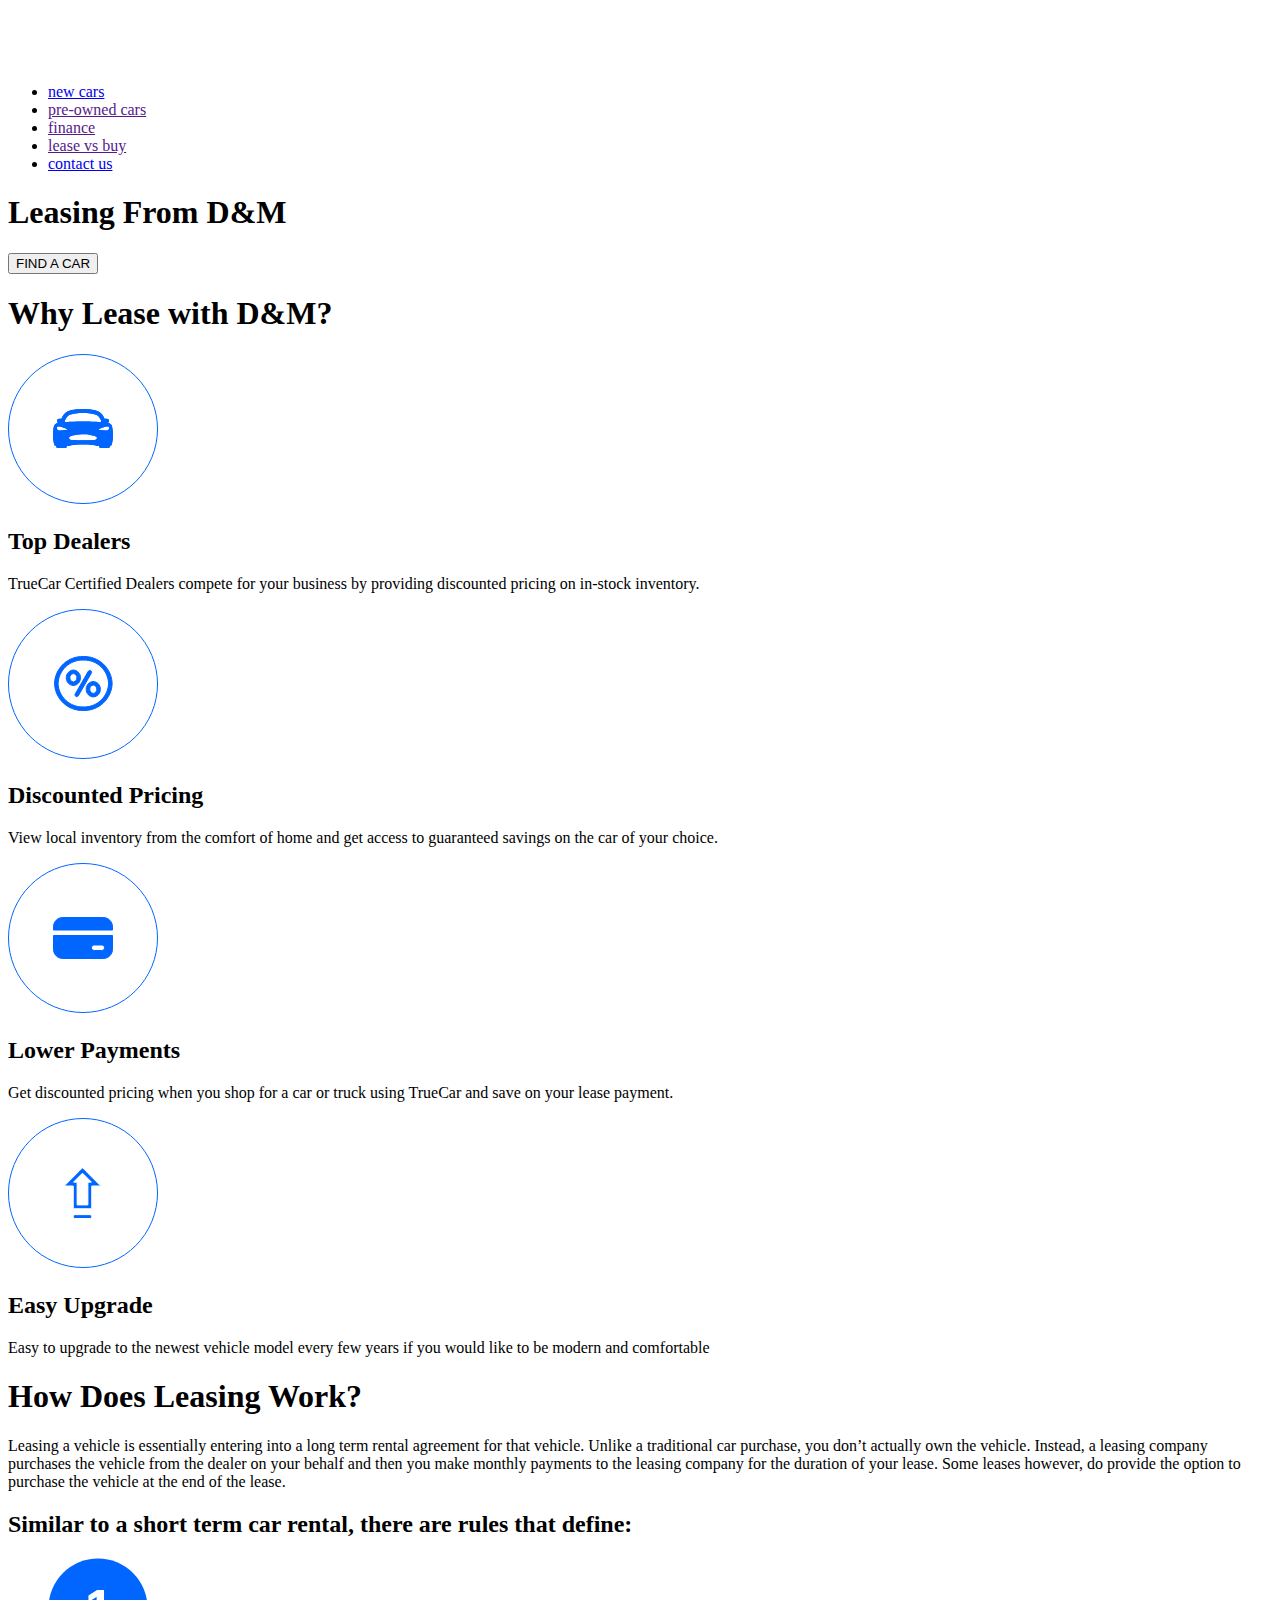
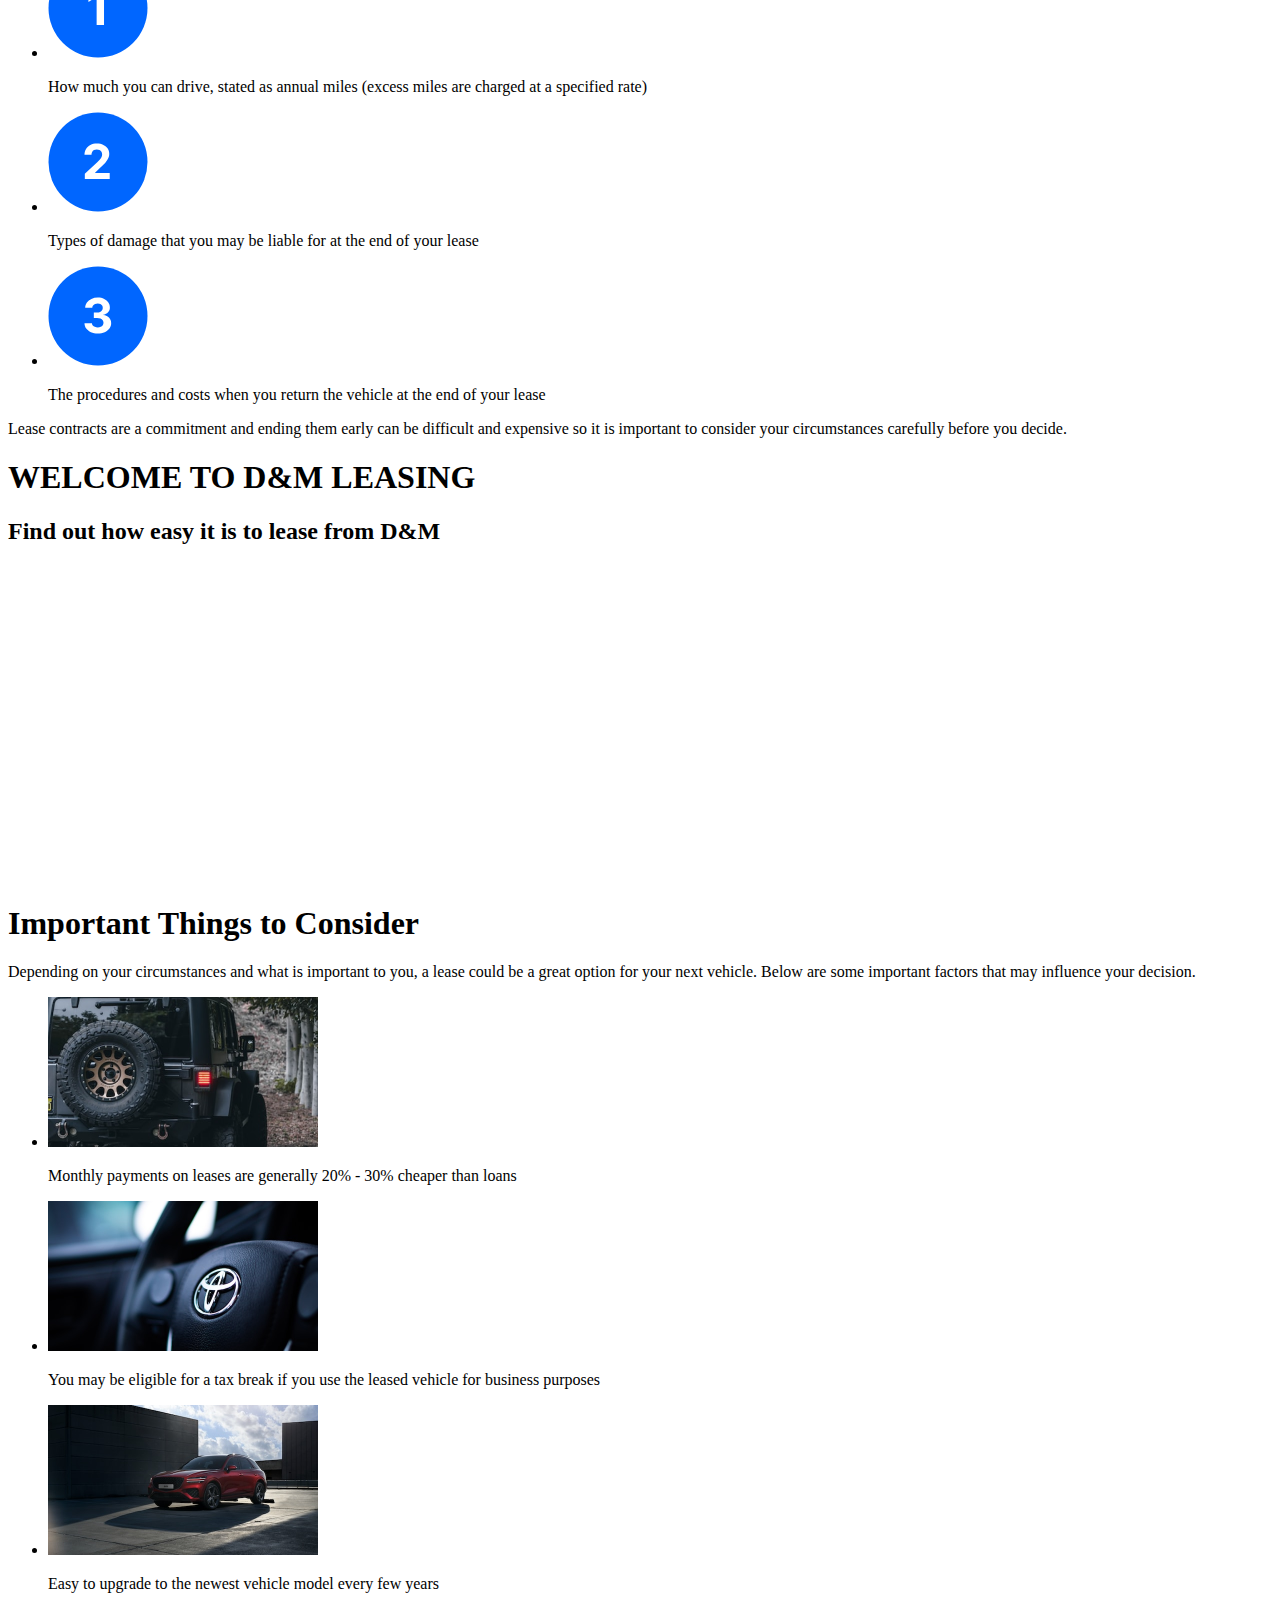
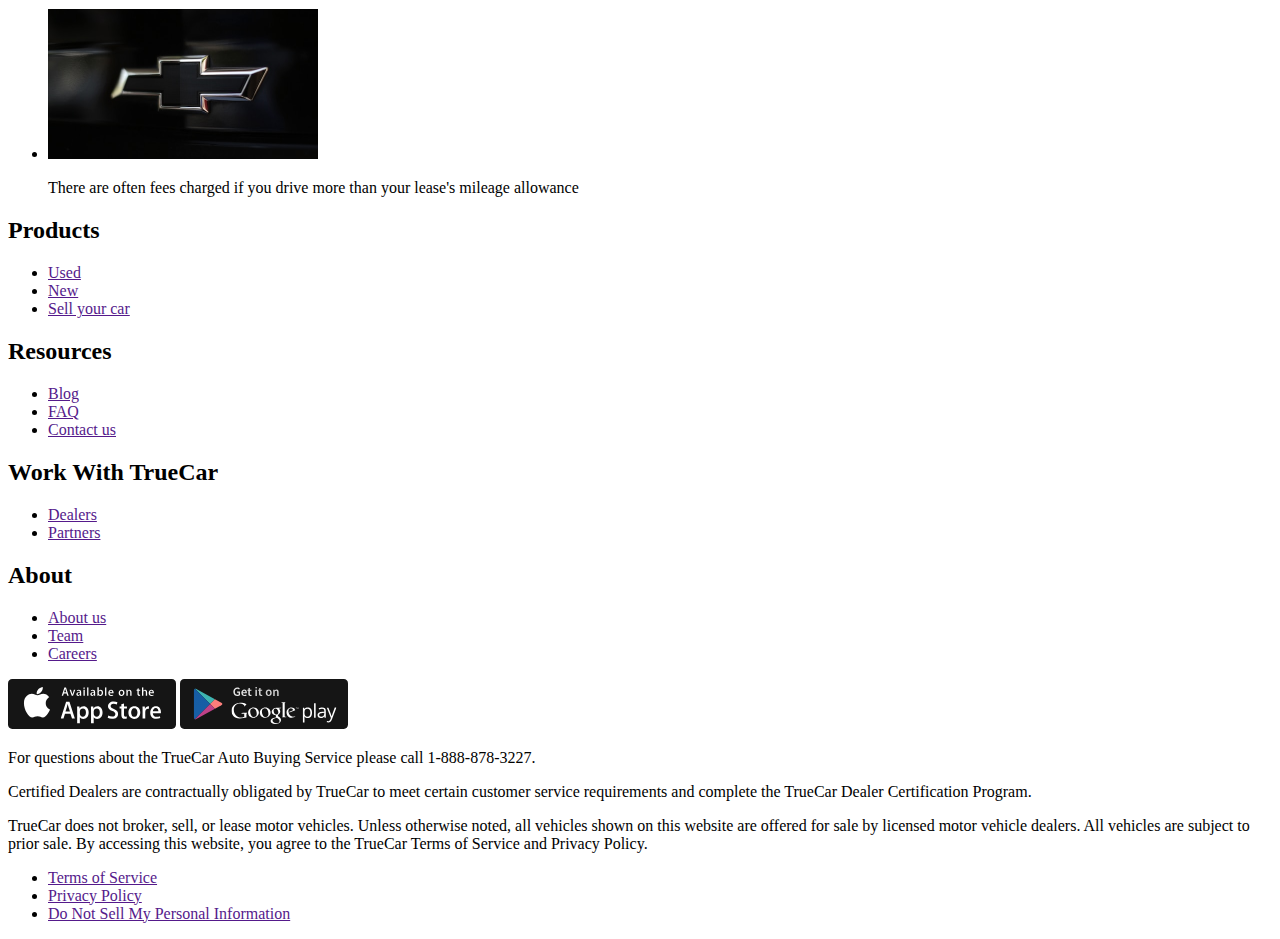
==== commit 2161fa81: "Update index.html" ====
--- a/pages/index.html
+++ b/pages/index.html
@@ -3,13 +3,13 @@
   <head>
     <meta charset="UTF-8" />
     <meta name="viewport" content="width=device-width, initial-scale=0.8" />
-    <link rel="stylesheet" href="/css/normalize.css" />
+    <link rel="stylesheet" href="//css/normalize.css" />
     <link
       rel="stylesheet"
       href="https://cdn.jsdelivr.net/npm/swiper@10/swiper-bundle.min.css"
     />
-    <link rel="stylesheet" href="/css/style.css" />
-    <link rel="stylesheet" href="/css/indexstyle.css" />
+    <link rel="stylesheet" href="//css/style.css" />
+    <link rel="stylesheet" href="//css/indexstyle.css" />
     <link rel="preconnect" href="https://fonts.googleapis.com" />
     <link rel="preconnect" href="https://fonts.gstatic.com" crossorigin />
     <link
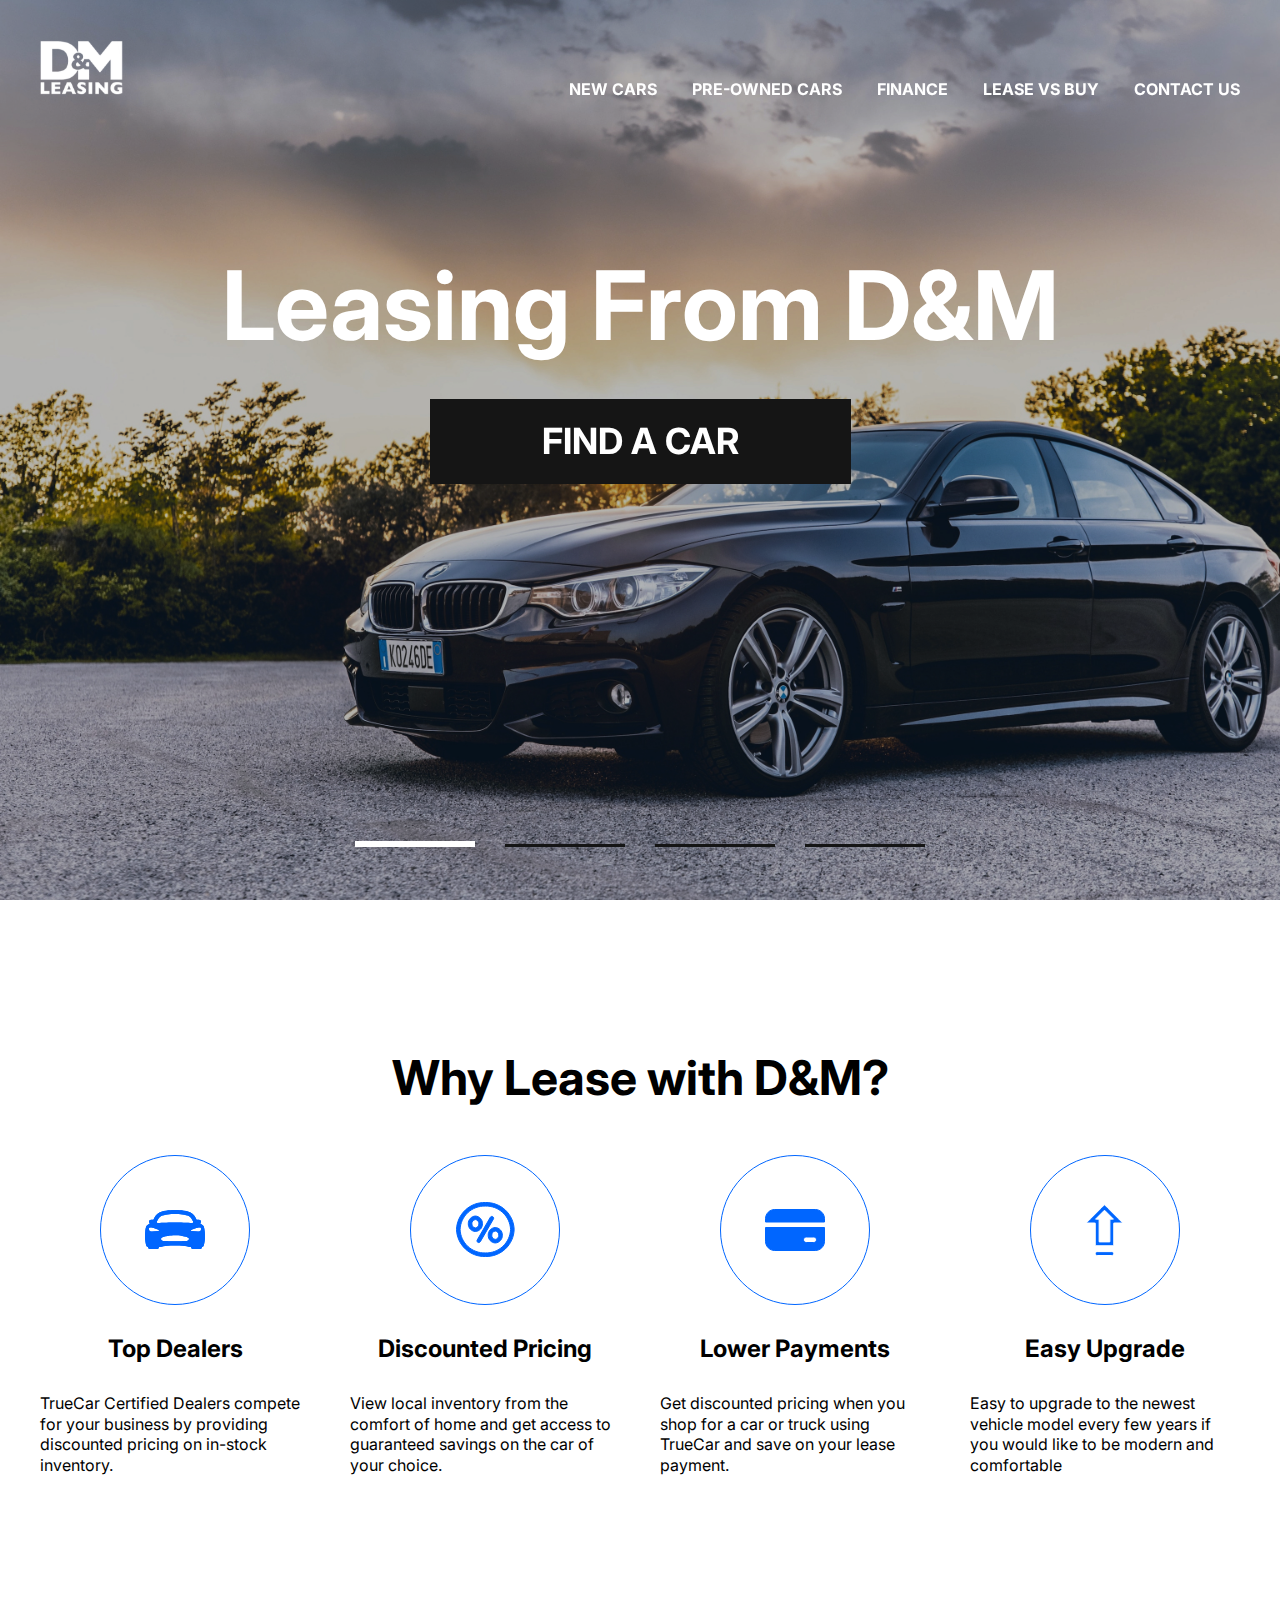
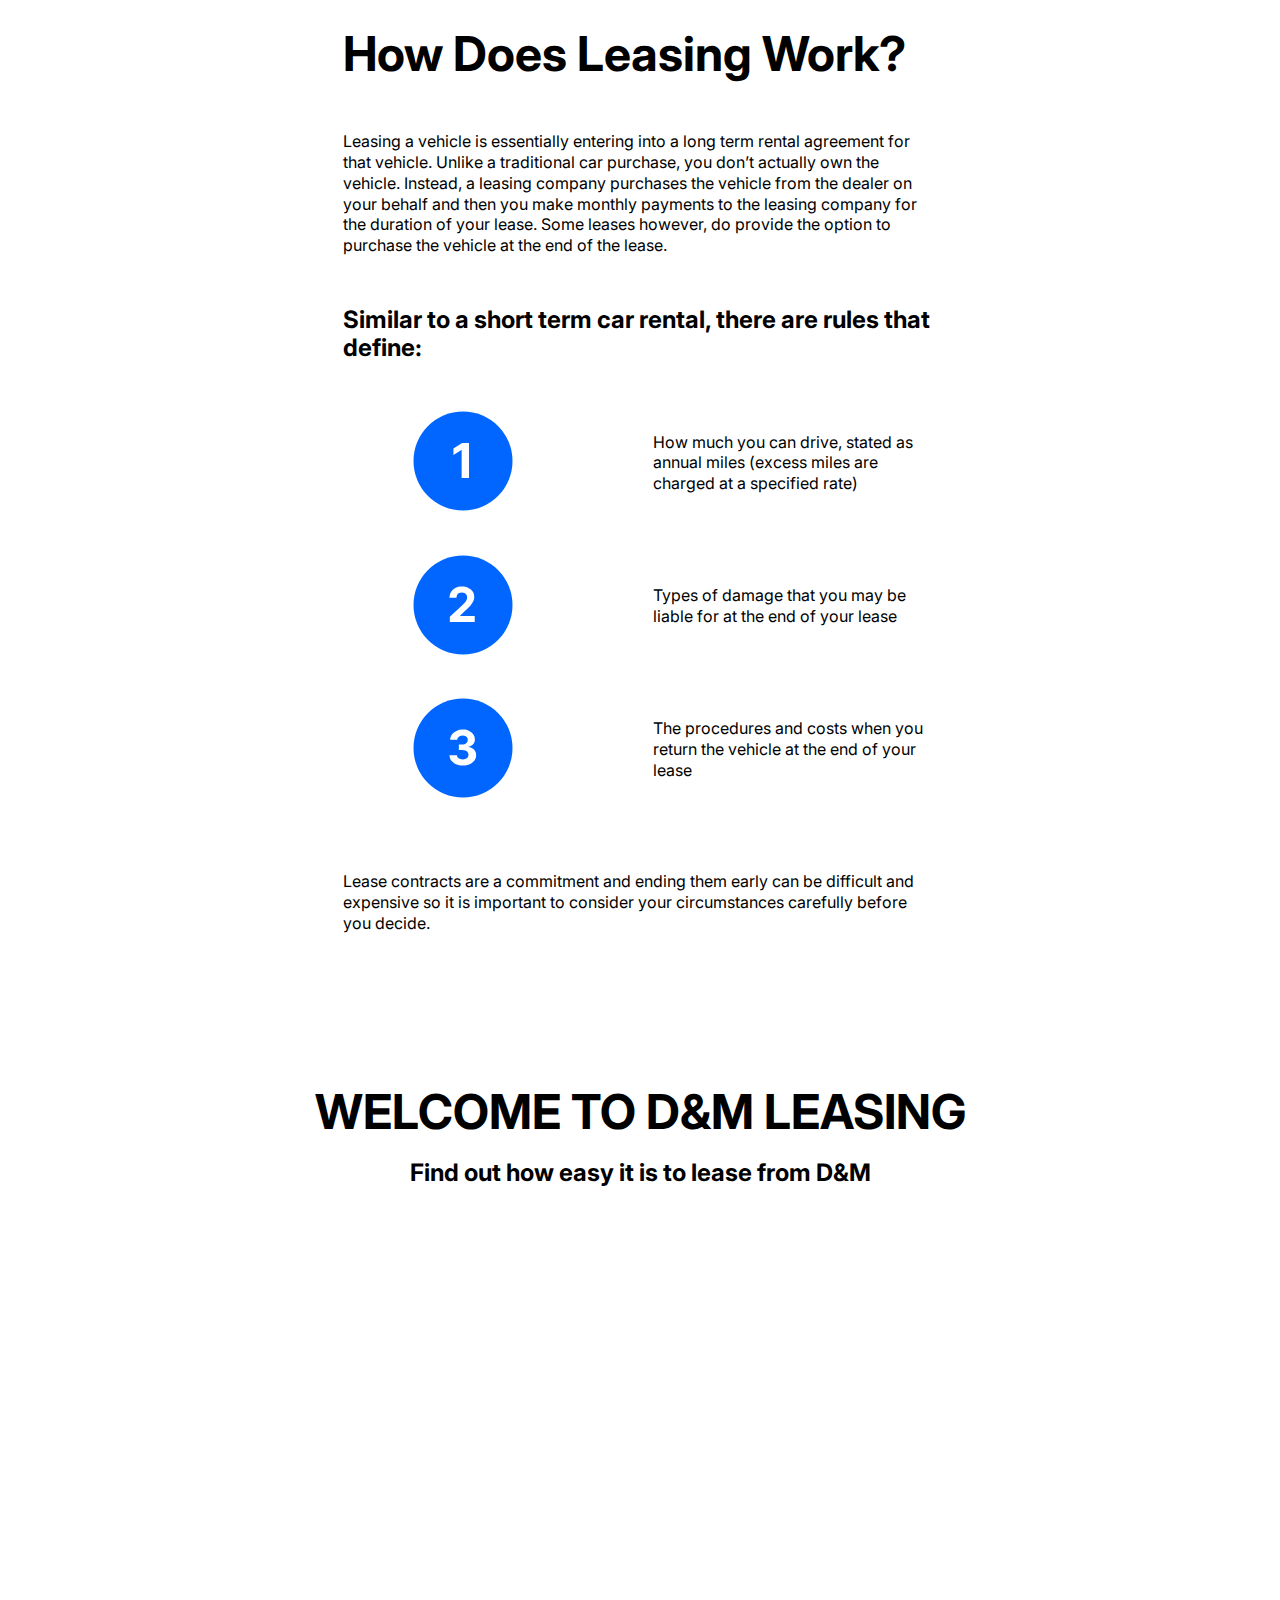
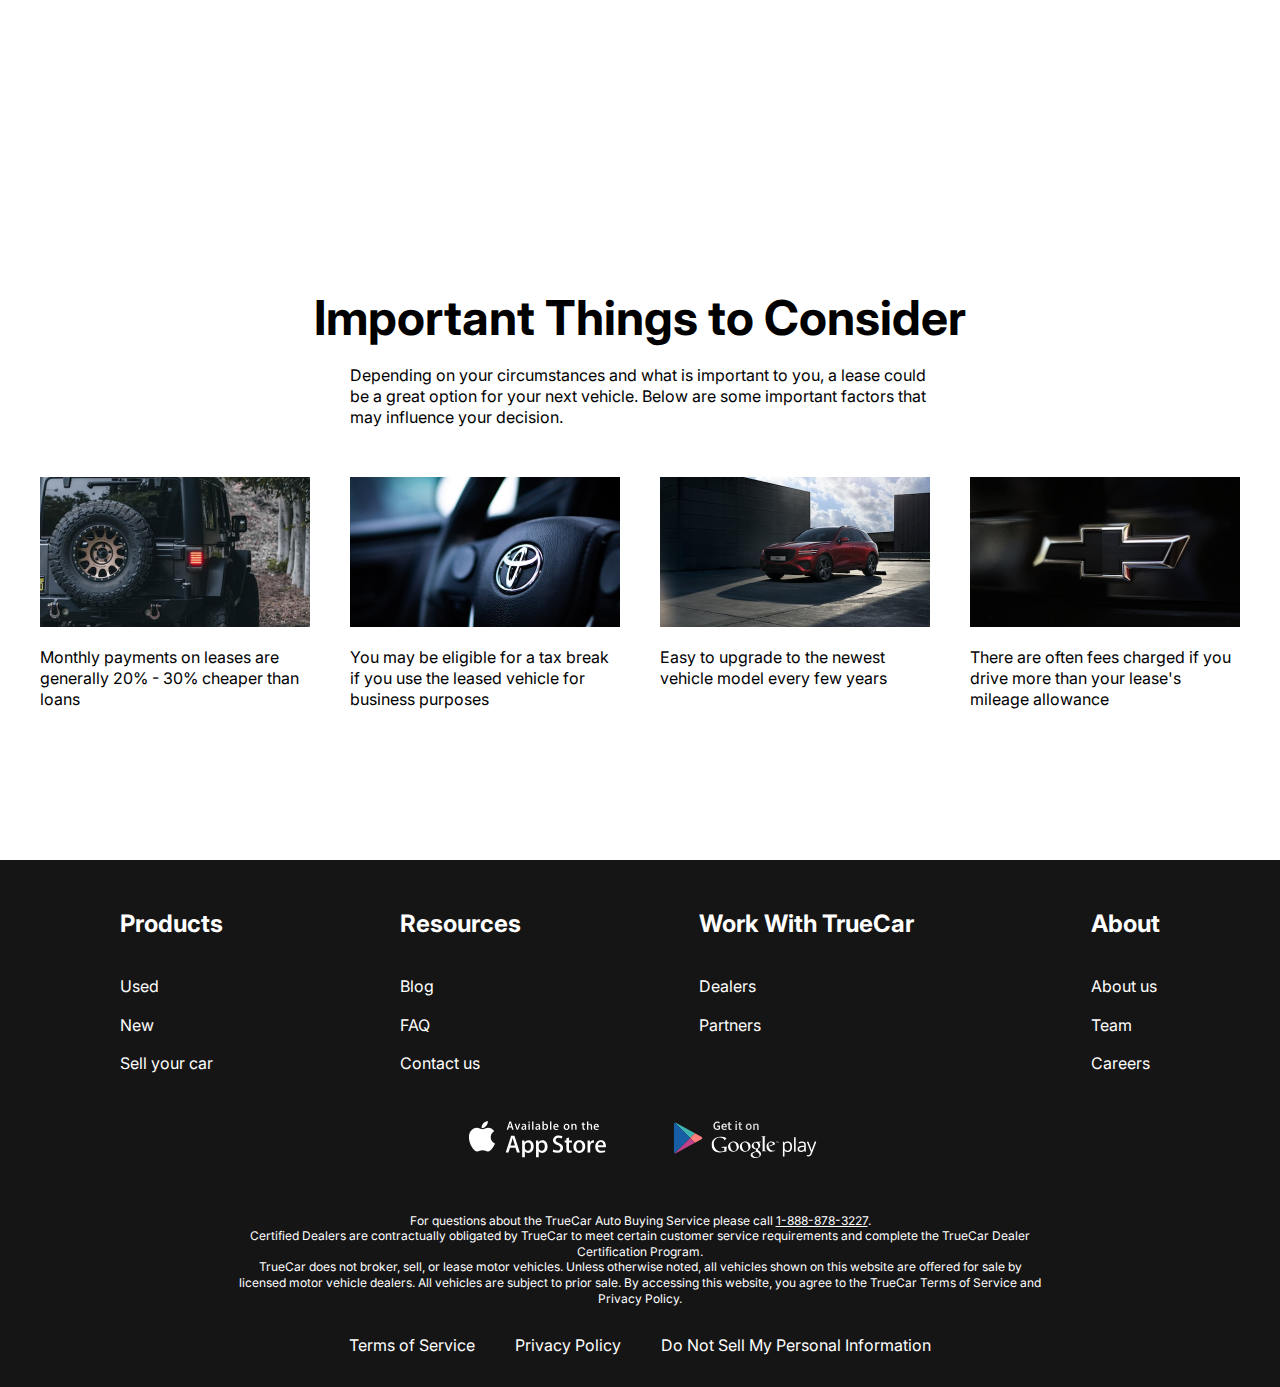
==== commit 58fd14ec: "Add files via upload" ====
--- a/pages/index.html
+++ b/pages/index.html
@@ -3,13 +3,13 @@
   <head>
     <meta charset="UTF-8" />
     <meta name="viewport" content="width=device-width, initial-scale=0.8" />
-    <link rel="stylesheet" href="//css/normalize.css" />
+    <link rel="stylesheet" href="../css/normalize.css" />
     <link
       rel="stylesheet"
       href="https://cdn.jsdelivr.net/npm/swiper@10/swiper-bundle.min.css"
     />
-    <link rel="stylesheet" href="//css/style.css" />
-    <link rel="stylesheet" href="//css/indexstyle.css" />
+    <link rel="stylesheet" href="../css/style.css" />
+    <link rel="stylesheet" href="../css/indexstyle.css" />
     <link rel="preconnect" href="https://fonts.googleapis.com" />
     <link rel="preconnect" href="https://fonts.gstatic.com" crossorigin />
     <link
@@ -23,12 +23,12 @@
       <div class="container">
         <div class="header-top">
           <a href="index.html" class="header-logo"
-            ><img src="/img/logo.svg" alt=""
+            ><img src="../img/logo.svg" alt=""
           /></a>
           <nav class="header-nav">
             <ul class="header-list">
               <li class="header-item">
-                <a href="/pages/newcars.html" class="header-link">new cars</a>
+                <a href="newcars.html" class="header-link">new cars</a>
               </li>
               <li class="header-item">
                 <a href="" class="header-link">pre-owned cars</a>
@@ -59,19 +59,19 @@
           <!-- Slides -->
           <div
             class="swiper-slide"
-            style="background-image: url(/img/slider1.jpg)"
+            style="background-image: url(../img/slider1.jpg)"
           ></div>
           <div
             class="swiper-slide"
-            style="background-image: url(/img/slider2.jpg)"
+            style="background-image: url(../img/slider2.jpg)"
           ></div>
           <div
             class="swiper-slide"
-            style="background-image: url(/img/slider3.jpg)"
+            style="background-image: url(../img/slider3.jpg)"
           ></div>
           <div
             class="swiper-slide"
-            style="background-image: url(/img/slider4.jpg)"
+            style="background-image: url(../img/slider4.jpg)"
           ></div>
         </div>
         <!-- If we need pagination -->
@@ -364,27 +364,27 @@
         </p>
         <ul class="consider-list">
           <li class="consider-item">
-            <img src="/img/consider1.png" alt="" class="consider-img" />
+            <img src="../img/consider1.png" alt="" class="consider-img" />
             <p class="consider-item-description">
               Monthly payments on leases are generally 20% - 30% cheaper than
               loans
             </p>
           </li>
           <li class="consider-item">
-            <img src="/img/consider2.png" alt="" class="consider-img" />
+            <img src="../img/consider2.png" alt="" class="consider-img" />
             <p class="consider-item-description">
               You may be eligible for a tax break if you use the leased vehicle
               for business purposes
             </p>
           </li>
           <li class="consider-item">
-            <img src="/img/consider3.png" alt="" class="consider-img" />
+            <img src="../img/consider3.png" alt="" class="consider-img" />
             <p class="consider-item-description">
               Easy to upgrade to the newest vehicle model every few years
             </p>
           </li>
           <li class="consider-item">
-            <img src="/img/consider4.png" alt="" class="consider-img" />
+            <img src="../img/consider4.png" alt="" class="consider-img" />
             <p class="consider-item-description">
               There are often fees charged if you drive more than your lease's
               mileage allowance
@@ -455,13 +455,13 @@
           <div class="footer-center-link">
             <a href="" class="footer-center-item"
               ><img
-                src="/img/app-store-logo.svg"
+                src="../img/app-store-logo.svg"
                 alt=""
                 class="footer-center-iner"
             /></a>
             <a href="" class="footer-center-item"
               ><img
-                src="/img/google-play-logo.svg"
+                src="../img/google-play-logo.svg"
                 alt=""
                 class="footer-center-iner"
             /></a>
@@ -500,6 +500,6 @@
     </footer>
 
     <script src="https://cdn.jsdelivr.net/npm/swiper@10/swiper-bundle.min.js"></script>
-    <script src="/js/slider.js"></script>
+    <script src="../js/slider.js"></script>
   </body>
 </html>
--- a/css/style.css
+++ b/css/style.css
@@ -0,0 +1,177 @@
+html {
+  box-sizing: border-box;
+  font-family: "Inter", sans-serif;
+}
+
+*,
+*::before,
+*::after {
+  box-sizing: inherit;
+}
+
+ul {
+  list-style: none;
+  margin: 0;
+  padding: 0;
+}
+
+a {
+  text-decoration: none;
+}
+
+h1 {
+  margin: 0;
+  font-size: 48px;
+  font-weight: 700;
+}
+
+h2 {
+  margin: 0;
+  font-size: 24px;
+  font-weight: 700;
+}
+
+p {
+  font-size: 16px;
+  font-weight: 400;
+  line-height: 130%; /* 20.8px */
+  margin: 0;
+}
+
+button {
+  margin: 0;
+  padding: 0;
+  border: 0;
+  cursor: pointer;
+}
+
+.btn {
+  background-color: #151515;
+  color: white;
+  font-size: 16px;
+  font-weight: 400;
+  text-transform: uppercase;
+  transition: background-color 0.15s ease-in-out;
+}
+
+.btn:hover {
+  background-color: #06f;
+}
+
+.container {
+  max-width: 1200px;
+  margin: 0 auto;
+}
+
+/*Header*/
+
+.header {
+  position: relative;
+  z-index: 5;
+  left: 0;
+  right: 0;
+  background-color: #151515;
+  padding-bottom: 45px;
+}
+
+.header-top {
+  display: flex;
+  justify-content: space-between;
+  align-items: end;
+  padding-top: 40px;
+}
+
+.header-list {
+  display: flex;
+  gap: 35px;
+}
+
+.header-link {
+  font-size: 16px;
+  color: white;
+  text-transform: uppercase;
+  font-weight: 700;
+  transition: color 0.15s ease-in-out;
+}
+
+.header-link-active,
+.header-link:hover {
+  color: #06f;
+}
+
+/*Footer*/
+
+.footer {
+  background-color: #151515;
+}
+
+.footer-top {
+  display: flex;
+  justify-content: space-between;
+  padding: 50px 80px 0 80px;
+  margin-bottom: 40px;
+}
+
+.footer-top-heding {
+  color: #fff;
+  margin-bottom: 40px;
+}
+
+.footer-top-list {
+  display: flex;
+  flex-direction: column;
+  gap: 20px;
+}
+
+.footer-top-link {
+  color: #fff;
+  font-size: 16px;
+}
+
+.footer-center {
+  margin-bottom: 30px;
+}
+
+.footer-center-link {
+  display: flex;
+  align-items: center;
+  justify-content: center;
+  gap: 39px;
+  margin-bottom: 50px;
+}
+
+.footer-center-item {
+  width: 168px;
+  height: 50px;
+}
+
+.footer-center-iner {
+  width: 100%;
+  height: 100%;
+}
+
+.footer-center-text {
+  color: #fff;
+  text-align: center;
+  font-size: 12px;
+  max-width: 806px;
+  margin-right: auto;
+  margin-left: auto;
+}
+
+.footer-center-text-number {
+  text-decoration: underline;
+}
+
+.footer-down {
+  display: flex;
+  align-items: center;
+  justify-content: center;
+  gap: 40px;
+  padding-bottom: 32px;
+}
+
+.footer-down-link {
+  color: #fff;
+  font-size: 16px;
+}
--- a/css/indexstyle.css
+++ b/css/indexstyle.css
@@ -0,0 +1,198 @@
+.header {
+  position: absolute;
+  background-color: transparent;
+}
+
+.header-content {
+  text-align: center;
+  padding-top: 152px;
+}
+
+.header-heading {
+  margin-bottom: 38px;
+  font-size: 96px;
+  color: white;
+}
+
+.header-btn {
+  padding: 22px 112px;
+  font-size: 36px;
+  font-weight: 700;
+}
+
+/*Slider*/
+
+.swiper-wrapper ::after {
+  content: "";
+  background: rgba(21, 21, 21, 0.3);
+  position: absolute;
+  left: 0;
+  right: 0;
+  bottom: 0;
+  top: 0;
+}
+
+.swiper-slide {
+  height: 100vh;
+  background-repeat: no-repeat;
+  background-size: cover;
+  background-position: bottom center;
+}
+
+.swiper-pagination-bullet {
+  width: 120px;
+  height: 3px;
+  background-color: #151515;
+  border-radius: 0;
+  opacity: 1;
+  margin: 0 15px !important;
+}
+
+.swiper-pagination-bullet-active {
+  width: 120px;
+  height: 6px;
+  background-color: #fff;
+}
+
+.swiper-horizontal > .swiper-pagination-bullets,
+.swiper-pagination-bullets.swiper-pagination-horizontal,
+.swiper-pagination-custom,
+.swiper-pagination-fraction {
+  bottom: 50px;
+}
+
+/*Advantages*/
+
+.advantages {
+  padding: 150px 0;
+}
+
+.advantages-heading {
+  text-align: center;
+  margin-bottom: 50px;
+}
+
+.advantages-content {
+  display: flex;
+  align-items: center;
+  justify-content: space-between;
+}
+
+.advantages-content-item {
+  max-width: 270px;
+  display: flex;
+  flex-direction: column;
+  align-items: center;
+  gap: 30px;
+}
+
+.advantges-circle,
+.advantages-car {
+  transition: fill 0.15s ease-in-out;
+}
+
+.adventages-content-img:hover .advantges-circle {
+  fill: #06f;
+}
+.adventages-content-img:hover .advantages-car {
+  fill: white;
+}
+
+/*How Work*/
+
+.how-work {
+  margin-bottom: 150px;
+}
+
+.how-work-content {
+  padding: 0 303px;
+}
+
+.how-work-heading {
+  margin-bottom: 50px;
+}
+
+.how-work-heading-description {
+  margin-bottom: 50px;
+}
+
+.how-work-list-heading {
+  margin-bottom: 50px;
+}
+
+.how-work-list {
+  padding-left: 70px;
+  display: flex;
+  flex-direction: column;
+  gap: 40px;
+}
+
+.how-work-item {
+  display: flex;
+  gap: 140px;
+  align-items: center;
+}
+
+.how-work-description-down {
+  margin-top: 70px;
+}
+
+.how-work-circle,
+.how-work-number {
+  transition: fill 0.15s ease-in-out;
+}
+
+.how-work-img:hover .how-work-circle {
+  fill: white;
+  stroke: #06f;
+}
+
+.how-work-img:hover .how-work-number {
+  fill: #06f;
+}
+
+/*Video*/
+
+.section-video {
+  text-align: center;
+  margin-bottom: 150px;
+}
+
+.video-heading {
+  margin-bottom: 20px;
+}
+
+.video-description {
+  margin-bottom: 50px;
+}
+
+.video {
+  width: 1000px;
+  height: 500px;
+}
+
+/*Consider*/
+
+.consider {
+  margin-bottom: 150px;
+}
+
+.consider-heading {
+  text-align: center;
+}
+
+.consider-description {
+  margin: 20px auto 50px auto;
+  max-width: 580px;
+}
+
+.consider-list {
+  display: flex;
+  gap: 40px;
+}
+
+.consider-item {
+  display: flex;
+  flex-direction: column;
+  gap: 20px;
+}
